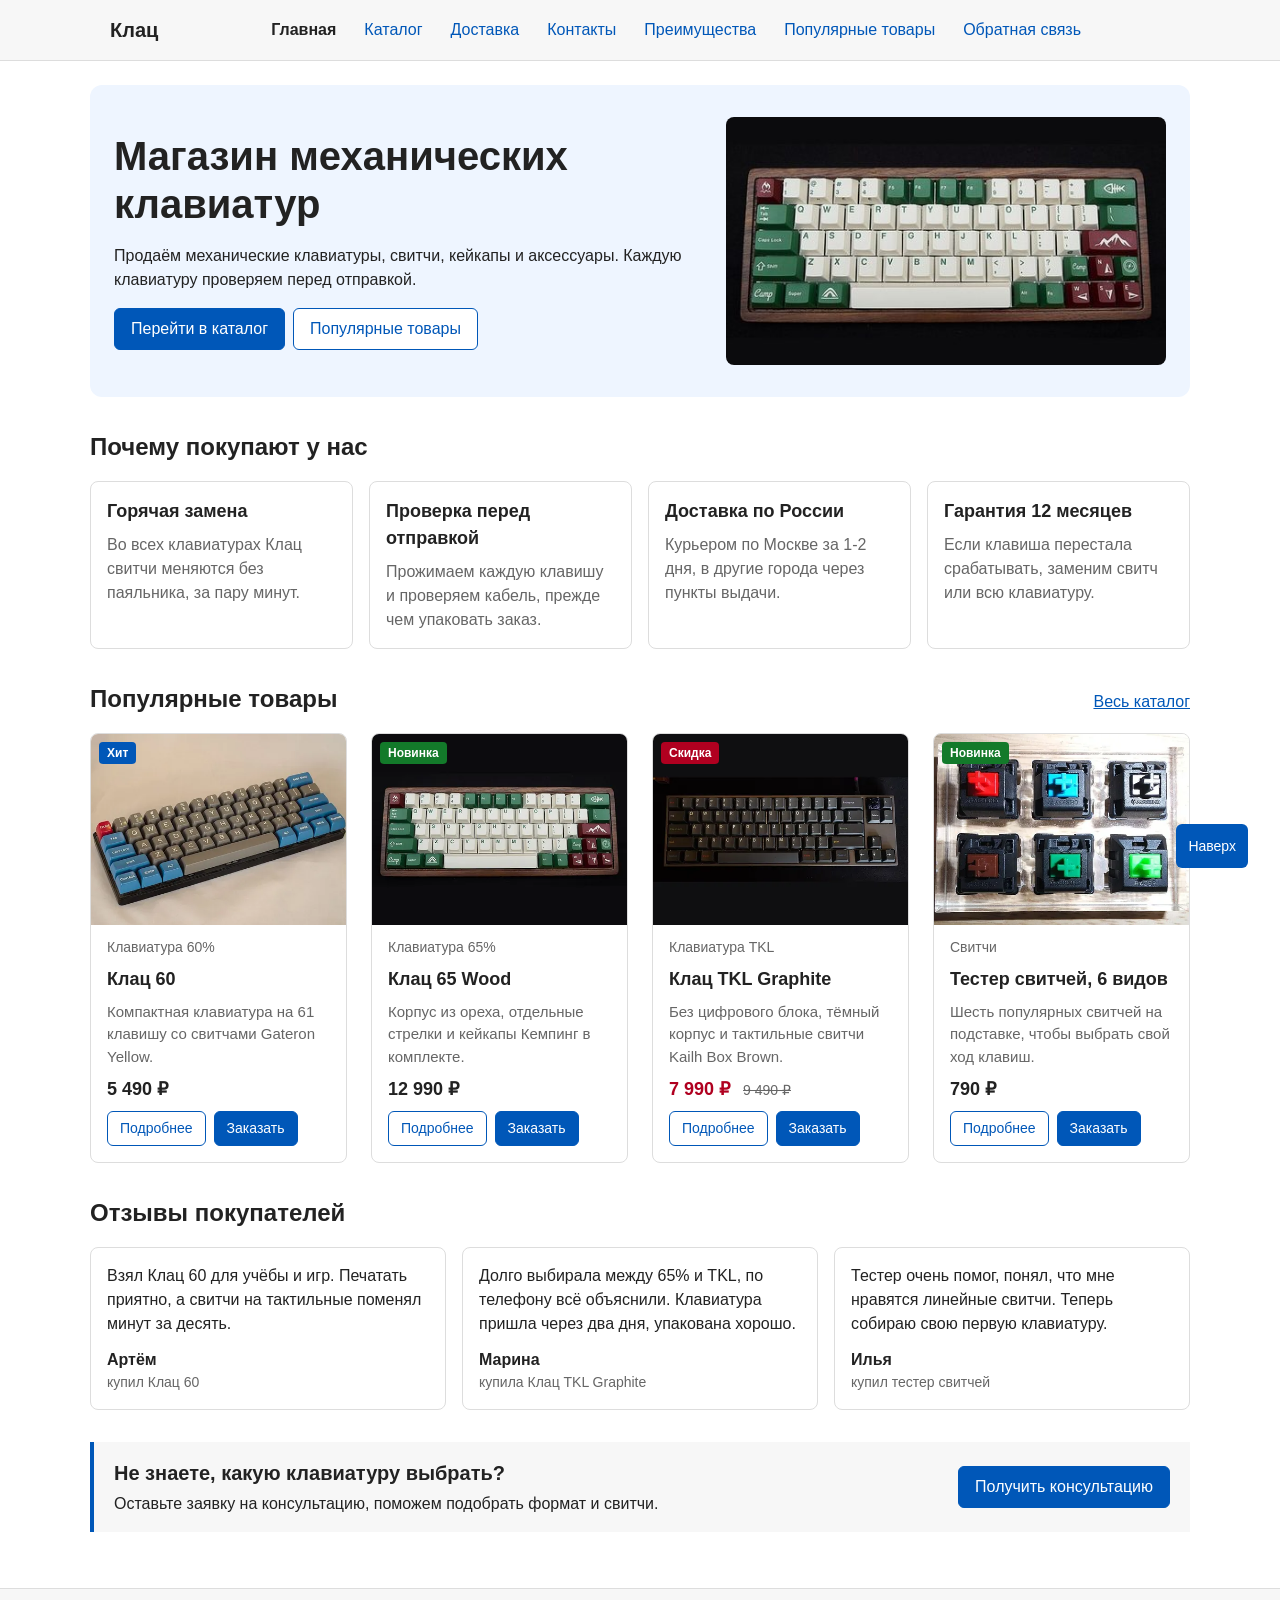
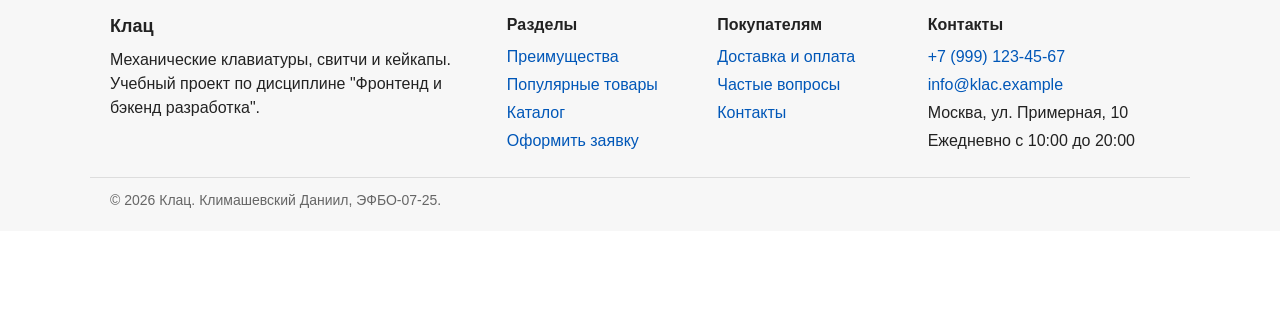
==== index.html @ bfafa5a9 "chore: init kr4 project, copy files from kr3" ====
<!DOCTYPE html>
<html lang="ru">
<head>
    <meta charset="UTF-8">
    <meta name="viewport" content="width=device-width, initial-scale=1.0">
    <meta name="description" content="Клац - учебный интернет-магазин механических клавиатур, свитчей и кейкапов.">
    <title>Клац | Магазин механических клавиатур</title>
    <meta property="og:type" content="website">
    <meta property="og:title" content="Клац | Магазин механических клавиатур">
    <meta property="og:description" content="Клац - учебный интернет-магазин механических клавиатур, свитчей и кейкапов.">
    <meta property="og:image" content="https://svpeditor.github.io/kr4-js-shop/images/klac-60.jpg">
    <link rel="stylesheet" href="css/style.css">
    <link rel="stylesheet" href="css/responsive.css">
    <script src="js/main.js" defer></script>
</head>
<body>
    <a class="skip-link" href="#main">Перейти к основному содержимому</a>

    <header class="site-header" id="top">
        <div class="site-header__inner">
            <a class="site-header__logo" href="index.html">Клац</a>

            <button class="site-header__toggle" type="button" aria-expanded="false" aria-controls="site-nav"><span aria-hidden="true">&#9776;</span> Меню</button>

            <nav class="site-nav" id="site-nav" aria-label="Основная навигация">
                <ul class="site-nav__list">
                    <li class="site-nav__item"><a class="site-nav__link site-nav__link--active" href="index.html" aria-current="page">Главная</a></li>
                    <li class="site-nav__item"><a class="site-nav__link" href="catalog.html">Каталог</a></li>
                    <li class="site-nav__item"><a class="site-nav__link" href="delivery.html">Доставка</a></li>
                    <li class="site-nav__item"><a class="site-nav__link" href="contacts.html">Контакты</a></li>
                    <li class="site-nav__item"><a class="site-nav__link" href="index.html#advantages">Преимущества</a></li>
                    <li class="site-nav__item"><a class="site-nav__link" href="index.html#popular">Популярные товары</a></li>
                    <li class="site-nav__item"><a class="site-nav__link" href="index.html#contacts">Обратная связь</a></li>
                </ul>
            </nav>
        </div>
    </header>

    <main id="main" class="main" tabindex="-1">
        <section class="hero">
            <div class="hero__content">
                <h1 class="hero__title">Магазин механических клавиатур</h1>
                <p class="hero__text">
                    Продаём механические клавиатуры, свитчи, кейкапы и аксессуары.
                    Каждую клавиатуру проверяем перед отправкой.
                </p>
                <div class="hero__actions">
                    <a class="button button--primary" href="catalog.html">Перейти в каталог</a>
                    <a class="button button--secondary" href="#popular">Популярные товары</a>
                </div>
            </div>

            <!--
                picture: на компьютере (от 900px) показывается фото 4:3,
                на телефоне и планшете - широкий кадр 16:9 того же фото.
                Для узкого кадра есть два размера, браузер выбирает по srcset и sizes.
            -->
            <picture class="hero__picture">
                <source media="(min-width: 900px)" srcset="images/hero-desktop.jpg" width="800" height="600">
                <img
                    class="hero__image"
                    src="images/hero-mobile.jpg"
                    srcset="images/hero-mobile-480.jpg 480w, images/hero-mobile.jpg 800w"
                    sizes="(min-width: 768px) 720px, 100vw"
                    width="800"
                    height="450"
                    alt="Клавиатура Клац 65 Wood в деревянном корпусе с зелёными и бордовыми кейкапами"
                >
            </picture>
        </section>

        <section class="section" id="advantages">
            <div class="section__header">
                <h2 class="section__title">Почему покупают у нас</h2>
            </div>

            <ul class="advantages">
                <li class="advantages__item">
                    <h3 class="advantages__title">Горячая замена</h3>
                    <p class="advantages__text">Во всех клавиатурах Клац свитчи меняются без паяльника, за пару минут.</p>
                </li>
                <li class="advantages__item">
                    <h3 class="advantages__title">Проверка перед отправкой</h3>
                    <p class="advantages__text">Прожимаем каждую клавишу и проверяем кабель, прежде чем упаковать заказ.</p>
                </li>
                <li class="advantages__item">
                    <h3 class="advantages__title">Доставка по России</h3>
                    <p class="advantages__text">Курьером по Москве за 1-2 дня, в другие города через пункты выдачи.</p>
                </li>
                <li class="advantages__item">
                    <h3 class="advantages__title">Гарантия 12 месяцев</h3>
                    <p class="advantages__text">Если клавиша перестала срабатывать, заменим свитч или всю клавиатуру.</p>
                </li>
            </ul>
        </section>

        <section class="section" id="popular">
            <div class="section__header">
                <h2 class="section__title">Популярные товары</h2>
                <a class="section__link" href="catalog.html">Весь каталог</a>
            </div>

            <p class="success-message" id="success-message" hidden>
                Заявка отправлена! Мы перезвоним в течение 15 минут в рабочее время.
            </p>

            <div class="products-grid products-grid--wide">
                <article class="product-card">
                    <span class="badge badge--hit product-card__badge">Хит</span>
                    <picture class="product-card__picture">
                        <source type="image/webp" srcset="images/klac-60-480.webp 480w, images/klac-60.webp 800w" sizes="(min-width: 1024px) 260px, (min-width: 600px) 50vw, 100vw">
                        <img class="product-card__image" src="images/klac-60.jpg" srcset="images/klac-60-480.jpg 480w, images/klac-60.jpg 800w" sizes="(min-width: 1024px) 260px, (min-width: 600px) 50vw, 100vw" width="800" height="600" alt="Клавиатура Клац 60 с серыми и синими кейкапами">
                    </picture>
                    <div class="product-card__body">
                        <p class="product-card__category">Клавиатура 60%</p>
                        <h3 class="product-card__title"><a class="product-card__link" href="product.html">Клац 60</a></h3>
                        <p class="product-card__description">Компактная клавиатура на 61 клавишу со свитчами Gateron Yellow.</p>
                        <p class="product-card__price">5 490 ₽</p>
                        <div class="product-card__actions">
                            <a class="button button--secondary button--small" href="product.html">Подробнее</a>
                            <button class="button button--primary button--small product-card__button" type="button" data-product="Клац 60">Заказать</button>
                        </div>
                    </div>
                </article>

                <article class="product-card">
                    <span class="badge badge--new product-card__badge">Новинка</span>
                    <picture class="product-card__picture">
                        <source type="image/webp" srcset="images/klac-65-wood-480.webp 480w, images/klac-65-wood.webp 800w" sizes="(min-width: 1024px) 260px, (min-width: 600px) 50vw, 100vw">
                        <img class="product-card__image" src="images/klac-65-wood.jpg" srcset="images/klac-65-wood-480.jpg 480w, images/klac-65-wood.jpg 800w" sizes="(min-width: 1024px) 260px, (min-width: 600px) 50vw, 100vw" width="800" height="600" alt="Клавиатура Клац 65 Wood в деревянном корпусе">
                    </picture>
                    <div class="product-card__body">
                        <p class="product-card__category">Клавиатура 65%</p>
                        <h3 class="product-card__title"><a class="product-card__link" href="product.html">Клац 65 Wood</a></h3>
                        <p class="product-card__description">Корпус из ореха, отдельные стрелки и кейкапы Кемпинг в комплекте.</p>
                        <p class="product-card__price">12 990 ₽</p>
                        <div class="product-card__actions">
                            <a class="button button--secondary button--small" href="product.html">Подробнее</a>
                            <button class="button button--primary button--small product-card__button" type="button" data-product="Клац 65 Wood">Заказать</button>
                        </div>
                    </div>
                </article>

                <article class="product-card product-card--discount">
                    <span class="badge badge--sale product-card__badge">Скидка</span>
                    <picture class="product-card__picture">
                        <source type="image/webp" srcset="images/klac-tkl-graphite-480.webp 480w, images/klac-tkl-graphite.webp 800w" sizes="(min-width: 1024px) 260px, (min-width: 600px) 50vw, 100vw">
                        <img class="product-card__image" src="images/klac-tkl-graphite.jpg" srcset="images/klac-tkl-graphite-480.jpg 480w, images/klac-tkl-graphite.jpg 800w" sizes="(min-width: 1024px) 260px, (min-width: 600px) 50vw, 100vw" width="800" height="600" alt="Тёмная клавиатура Клац TKL Graphite без цифрового блока">
                    </picture>
                    <div class="product-card__body">
                        <p class="product-card__category">Клавиатура TKL</p>
                        <h3 class="product-card__title"><a class="product-card__link" href="product.html">Клац TKL Graphite</a></h3>
                        <p class="product-card__description">Без цифрового блока, тёмный корпус и тактильные свитчи Kailh Box Brown.</p>
                        <p class="product-card__price">7 990 ₽ <s class="product-card__old-price">9 490 ₽</s></p>
                        <div class="product-card__actions">
                            <a class="button button--secondary button--small" href="product.html">Подробнее</a>
                            <button class="button button--primary button--small product-card__button" type="button" data-product="Клац TKL Graphite">Заказать</button>
                        </div>
                    </div>
                </article>

                <article class="product-card">
                    <span class="badge badge--new product-card__badge">Новинка</span>
                    <picture class="product-card__picture">
                        <source type="image/webp" srcset="images/switch-tester-480.webp 480w, images/switch-tester.webp 800w" sizes="(min-width: 1024px) 260px, (min-width: 600px) 50vw, 100vw">
                        <img class="product-card__image" src="images/switch-tester.jpg" srcset="images/switch-tester-480.jpg 480w, images/switch-tester.jpg 800w" sizes="(min-width: 1024px) 260px, (min-width: 600px) 50vw, 100vw" width="800" height="600" alt="Тестер с шестью свитчами разных цветов на прозрачной подставке">
                    </picture>
                    <div class="product-card__body">
                        <p class="product-card__category">Свитчи</p>
                        <h3 class="product-card__title"><a class="product-card__link" href="product.html">Тестер свитчей, 6 видов</a></h3>
                        <p class="product-card__description">Шесть популярных свитчей на подставке, чтобы выбрать свой ход клавиш.</p>
                        <p class="product-card__price">790 ₽</p>
                        <div class="product-card__actions">
                            <a class="button button--secondary button--small" href="product.html">Подробнее</a>
                            <button class="button button--primary button--small product-card__button" type="button" data-product="Тестер свитчей">Заказать</button>
                        </div>
                    </div>
                </article>
            </div>
        </section>

        <section class="section" id="reviews">
            <div class="section__header">
                <h2 class="section__title">Отзывы покупателей</h2>
            </div>

            <ul class="reviews">
                <li class="reviews__item">
                    <figure class="review">
                        <blockquote class="review__text">
                            Взял Клац 60 для учёбы и игр. Печатать приятно, а свитчи на тактильные поменял минут за десять.
                        </blockquote>
                        <figcaption class="review__author">
                            Артём
                            <span class="review__product">купил Клац 60</span>
                        </figcaption>
                    </figure>
                </li>
                <li class="reviews__item">
                    <figure class="review">
                        <blockquote class="review__text">
                            Долго выбирала между 65% и TKL, по телефону всё объяснили. Клавиатура пришла через два дня, упакована хорошо.
                        </blockquote>
                        <figcaption class="review__author">
                            Марина
                            <span class="review__product">купила Клац TKL Graphite</span>
                        </figcaption>
                    </figure>
                </li>
                <li class="reviews__item">
                    <figure class="review">
                        <blockquote class="review__text">
                            Тестер очень помог, понял, что мне нравятся линейные свитчи. Теперь собираю свою первую клавиатуру.
                        </blockquote>
                        <figcaption class="review__author">
                            Илья
                            <span class="review__product">купил тестер свитчей</span>
                        </figcaption>
                    </figure>
                </li>
            </ul>
        </section>

        <aside class="promo">
            <div class="promo__content">
                <h2 class="promo__title">Не знаете, какую клавиатуру выбрать?</h2>
                <p class="promo__text">Оставьте заявку на консультацию, поможем подобрать формат и свитчи.</p>
            </div>
            <a class="button button--primary promo__button" href="order.html?product=consultation">Получить консультацию</a>
        </aside>
    </main>

    <footer class="site-footer" id="contacts">
        <div class="site-footer__inner">
            <div class="site-footer__column">
                <a class="site-footer__logo" href="index.html">Клац</a>
                <p class="site-footer__text">Механические клавиатуры, свитчи и кейкапы. Учебный проект по дисциплине "Фронтенд и бэкенд разработка".</p>
            </div>

            <nav class="site-footer__column" aria-label="Разделы сайта">
                <h2 class="site-footer__title">Разделы</h2>
                <ul class="site-footer__list">
                    <li><a class="site-footer__link" href="index.html#advantages">Преимущества</a></li>
                    <li><a class="site-footer__link" href="index.html#popular">Популярные товары</a></li>
                    <li><a class="site-footer__link" href="catalog.html">Каталог</a></li>
                    <li><a class="site-footer__link" href="order.html">Оформить заявку</a></li>
                </ul>
            </nav>

            <nav class="site-footer__column" aria-label="Покупателям">
                <h2 class="site-footer__title">Покупателям</h2>
                <ul class="site-footer__list">
                    <li><a class="site-footer__link" href="delivery.html">Доставка и оплата</a></li>
                    <li><a class="site-footer__link" href="contacts.html#faq">Частые вопросы</a></li>
                    <li><a class="site-footer__link" href="contacts.html">Контакты</a></li>
                </ul>
            </nav>

            <div class="site-footer__column">
                <h2 class="site-footer__title">Контакты</h2>
                <ul class="site-footer__list">
                    <li><a class="site-footer__link" href="tel:+79991234567">+7 (999) 123-45-67</a></li>
                    <li><a class="site-footer__link" href="mailto:info@klac.example">info@klac.example</a></li>
                    <li>Москва, ул. Примерная, 10</li>
                    <li>Ежедневно с 10:00 до 20:00</li>
                </ul>
            </div>
        </div>

        <p class="site-footer__copy">&copy; 2026 Клац. Климашевский Даниил, ЭФБО-07-25.</p>
    </footer>

    <dialog class="order-dialog" id="order-dialog" aria-labelledby="order-dialog-title">
        <h2 class="order-dialog__title" id="order-dialog-title">Быстрый заказ</h2>
        <p class="order-dialog__text">
            Товар: <span class="order-dialog__product" id="order-dialog-product"></span>.
            Оставьте контакты, и мы перезвоним, чтобы уточнить детали.
        </p>

        <form class="order-form" id="order-form" action="#" method="post" novalidate>
            <input id="selected-product" name="selected-product" type="hidden">

            <p class="order-form__note">Поля со звёздочкой * обязательны для заполнения.</p>

            <div class="order-form__field">
                <label class="order-form__label" for="order-name">Имя <span class="order-form__required" aria-hidden="true">*</span></label>
                <input
                    class="order-form__input"
                    id="order-name"
                    name="name"
                    type="text"
                    placeholder="Введите ваше имя"
                    minlength="2"
                    autocomplete="given-name"
                    required
                >
            </div>

            <div class="order-form__field">
                <label class="order-form__label" for="order-email">E-mail <span class="order-form__required" aria-hidden="true">*</span></label>
                <input
                    class="order-form__input"
                    id="order-email"
                    name="email"
                    type="email"
                    placeholder="example@mail.ru"
                    autocomplete="email"
                    required
                >
            </div>

            <div class="order-form__field">
                <label class="order-form__label" for="order-phone">Телефон <span class="order-form__required" aria-hidden="true">*</span></label>
                <input
                    class="order-form__input"
                    id="order-phone"
                    name="phone"
                    type="tel"
                    inputmode="tel"
                    placeholder="+7 (900) 000-00-00"
                    pattern="^\+7 \(\d{3}\) \d{3}-\d{2}-\d{2}$"
                    autocomplete="tel"
                    aria-describedby="order-phone-hint"
                    required
                >
                <small class="order-form__hint" id="order-phone-hint">Формат: +7 (900) 000-00-00</small>
            </div>

            <div class="order-form__field">
                <label class="order-form__label" for="order-date">Удобная дата звонка</label>
                <input
                    class="order-form__input"
                    id="order-date"
                    name="date"
                    type="date"
                >
            </div>

            <div class="order-form__field">
                <label class="order-form__label" for="order-topic">Тема заявки <span class="order-form__required" aria-hidden="true">*</span></label>
                <select class="order-form__select" id="order-topic" name="topic" required>
                    <option value="">Выберите тему</option>
                    <option value="product">Заказ товара</option>
                    <option value="consultation">Консультация</option>
                    <option value="delivery">Доставка</option>
                </select>
            </div>

            <div class="order-form__field">
                <label class="order-form__label" for="order-comment">Комментарий</label>
                <textarea
                    class="order-form__textarea"
                    id="order-comment"
                    name="comment"
                    rows="3"
                    placeholder="Например, какие свитчи вам нравятся"
                ></textarea>
            </div>

            <div class="order-form__field">
                <label class="order-form__checkbox">
                    <input
                        id="order-agreement"
                        name="agreement"
                        type="checkbox"
                        required
                    >
                    Я согласен на обработку персональных данных <span class="order-form__required" aria-hidden="true">*</span>
                </label>
            </div>

            <div class="order-form__actions">
                <button class="button button--secondary" type="button" id="close-order-dialog">Закрыть</button>
                <button class="button button--primary" type="submit">Отправить заявку</button>
            </div>
        </form>
    </dialog>

    <a class="to-top" href="#top">Наверх</a>
</body>
</html>
---- css/style.css ----
/* ===============================
1. Переменные проекта
=============================== */

:root {
    /* Основные цвета проекта */
    --color-bg: #ffffff;
    --color-text: #222222;
    --color-muted: #666666;
    --color-primary: #0057b8;
    --color-primary-dark: #003f86;
    --color-border: #dddddd;
    --color-surface: #f7f7f7;
    --color-surface-accent: #eef5ff;
    --color-danger: #b00020;
    /* Было #168a2f: белый текст на нём 4.46:1, Lighthouse считал это ошибкой.
       #137a2a даёт 5.46:1 (нужно не меньше 4.5:1). */
    --color-success: #137a2a;
    --color-success-bg: #eefaf0;
    --color-white: #ffffff;

    /* Отступы */
    --space-xs: 4px;
    --space-sm: 8px;
    --space-md: 16px;
    --space-lg: 24px;
    --space-xl: 32px;

    /* Скругления */
    --radius-sm: 6px;
    --radius-md: 8px;
    --radius-lg: 12px;

    /* Размеры */
    --container-width: 1100px;
    --header-height: 64px;
}

/* ===============================
2. Базовые стили
Все стили в этом файле написаны для узкого экрана (Mobile First).
Для планшета и компьютера раскладка расширяется в css/responsive.css.
box-sizing и правило для картинок тоже перенесены в responsive.css.
=============================== */

/*
Плавная прокрутка к якорям. При переходе оставляем место
под закреплённую шапку, иначе заголовок раздела прячется под ней.
*/
html {
    scroll-behavior: smooth;
    scroll-padding-top: calc(var(--header-height) + var(--space-md));
}

body {
    margin: 0;
    font-family: Arial, sans-serif;
    line-height: 1.5;
    color: var(--color-text);
    background-color: var(--color-bg);
}

main {
    padding: var(--space-md);
}

/* ===============================
3. Общие элементы интерфейса
=============================== */

a {
    color: var(--color-primary);
}

a:hover {
    color: var(--color-primary-dark);
}

/*
Видимый фокус при переходе клавишей Tab на всех интерактивных
элементах: ссылки, кнопки, поля, раскрывающиеся вопросы, обёртка таблицы.
Рамка 3px с отступом заметна и на синих кнопках.
*/
:focus-visible {
    outline: 3px solid var(--color-primary);
    outline-offset: 3px;
}

/*
Ссылка пропуска к основному содержимому. Спрятана за верхним краем
экрана и появляется только при фокусе с клавиатуры.
display: none не используем, иначе до неё нельзя дойти клавишей Tab.
*/
.skip-link {
    position: absolute;
    top: -100px;
    left: var(--space-md);
    z-index: 1000;
    padding: var(--space-sm) 12px;
    color: var(--color-white);
    background-color: var(--color-text);
    border-radius: var(--radius-sm);
    text-decoration: none;
}

.skip-link:focus,
.skip-link:focus-visible {
    top: var(--space-md);
    color: var(--color-white);
}

/*
На main переходит фокус после ссылки пропуска (tabindex="-1").
Рамку вокруг всего содержимого страницы не рисуем.
*/
.main:focus,
.main:target {
    outline: none;
}

/*
Подсветка раздела, к которому перешли по якорной ссылке.
*/
:target {
    outline: 2px dashed var(--color-primary);
    outline-offset: 4px;
}

/*
На шапку ведёт кнопка "Наверх". Рамку у неё не показываем,
иначе при прокрутке под шапкой остаётся пунктир.
*/
.site-header:target {
    outline: none;
}

/*
Кнопка - отдельный блок. Цвет задаёт модификатор:
button--primary (основная) или button--secondary (второстепенная).
*/
.button {
    display: inline-block;
    padding: var(--space-sm) var(--space-md);
    font: inherit;
    text-decoration: none;
    border: 1px solid var(--color-primary);
    border-radius: var(--radius-sm);
    cursor: pointer;
}

.button--primary {
    color: var(--color-white);
    background-color: var(--color-primary);
}

/*
Цвет текста указан ещё раз, иначе у ссылки-кнопки срабатывает a:hover
и текст становится того же цвета, что и фон.
*/
.button--primary:hover {
    color: var(--color-white);
    background-color: var(--color-primary-dark);
}

.button--secondary {
    color: var(--color-primary);
    background-color: var(--color-white);
}

.button--secondary:hover {
    color: var(--color-primary-dark);
    background-color: var(--color-surface-accent);
}

.button--small {
    padding: 6px 12px;
    font-size: 14px;
}

.button:disabled,
.button--disabled {
    opacity: 0.6;
    cursor: not-allowed;
}

/*
У отключённой кнопки цвет при наведении не меняется.
*/
.button--primary:disabled:hover {
    background-color: var(--color-primary);
}

/*
Бейдж товара: "Хит", "Новинка", "Скидка".
*/
.badge {
    display: inline-block;
    padding: 2px 8px;
    font-size: 12px;
    font-weight: bold;
    color: var(--color-white);
    background-color: var(--color-primary);
    border-radius: 4px;
}

.badge--new {
    background-color: var(--color-success);
}

.badge--sale {
    background-color: var(--color-danger);
}

/* ===============================
4. Шапка и навигация
=============================== */

/*
Шапка прилипает к верху окна при прокрутке (sticky).
z-index нужен, чтобы карточки не наезжали на неё.
*/
.site-header {
    position: sticky;
    top: 0;
    z-index: 100;
    background-color: var(--color-surface);
    border-bottom: 1px solid var(--color-border);
}

/*
На телефоне в шапке логотип слева и кнопка "Меню" справа.
flex-wrap нужен, чтобы открытое меню переносилось на новую строку под ними.
*/
.site-header__inner {
    display: flex;
    flex-wrap: wrap;
    align-items: center;
    justify-content: space-between;
    gap: var(--space-sm);
    max-width: var(--container-width);
    margin: 0 auto;
    padding: var(--space-sm) var(--space-md);
}

.site-header__logo {
    flex-shrink: 0;
    font-size: 20px;
    font-weight: bold;
    color: var(--color-text);
    text-decoration: none;
}

.site-header__logo:hover {
    color: var(--color-text);
}

/*
Кнопка "Меню" нужна только на узком экране,
с 1024px она скрывается (см. responsive.css).
*/
.site-header__toggle {
    min-height: 44px;
    padding: var(--space-sm) var(--space-md);
    font: inherit;
    color: var(--color-primary);
    background-color: var(--color-white);
    border: 1px solid var(--color-primary);
    border-radius: var(--radius-sm);
    cursor: pointer;
}

.site-header__toggle:hover {
    background-color: var(--color-surface-accent);
}

/*
Меню скрыто, пока не нажата кнопка "Меню".
Класс site-nav--open добавляется в js/main.js.
flex-basis: 100% ставит открытое меню на всю ширину шапки.
*/
.site-nav {
    display: none;
    flex-basis: 100%;
}

.site-nav--open {
    display: block;
}

/*
На телефоне пункты меню идут в колонку.
*/
.site-nav__list {
    display: flex;
    flex-direction: column;
    gap: var(--space-xs);
    margin: 0;
    padding: 0 0 var(--space-sm);
    list-style: none;
}

/*
display: block делает весь пункт кликабельным,
padding увеличивает область нажатия пальцем.
*/
.site-nav__link {
    display: block;
    padding: 12px var(--space-md);
    color: var(--color-primary);
    text-decoration: none;
    border-radius: var(--radius-sm);
}

.site-nav__link:hover {
    color: var(--color-white);
    background-color: var(--color-primary);
}

.site-nav__link--active {
    font-weight: bold;
    color: var(--color-text);
}

/* ===============================
5. Блоки главной страницы
=============================== */

/*
Приветственный блок. На телефоне текст и фото идут друг под другом,
с 900px встают в две колонки (см. responsive.css).
*/
.hero {
    display: grid;
    gap: var(--space-lg);
    align-items: center;
    max-width: var(--container-width);
    margin: 0 auto var(--space-xl);
    padding: var(--space-lg) var(--space-md);
    background-color: var(--color-surface-accent);
    border-radius: var(--radius-lg);
}

/*
clamp() задаёт размер заголовка: не меньше 28px на телефоне,
дальше растёт вместе с шириной экрана, но не больше 40px.
*/
.hero__title {
    margin: 0 0 var(--space-md);
    font-size: clamp(28px, 7vw, 40px);
    line-height: 1.2;
}

.hero__text {
    margin: 0 0 var(--space-md);
}

.hero__actions {
    display: flex;
    flex-wrap: wrap;
    gap: var(--space-sm);
}

.hero__picture {
    display: block;
}

.hero__image {
    display: block;
    width: 100%;
    height: auto;
    border-radius: var(--radius-md);
}

/*
Общий блок для разделов страниц.
*/
.section {
    max-width: var(--container-width);
    margin: 0 auto var(--space-xl);
}

/*
flex-wrap: если заголовок длинный, ссылка "Весь каталог"
переносится под него, а не сжимает заголовок.
*/
.section__header {
    display: flex;
    flex-wrap: wrap;
    align-items: baseline;
    justify-content: space-between;
    gap: var(--space-sm) var(--space-md);
    margin-bottom: var(--space-md);
}

.section__title {
    margin: 0;
}

/*
Преимущества через Grid. На телефоне одна колонка,
на планшете две, на компьютере четыре.
*/
.advantages {
    display: grid;
    grid-template-columns: minmax(0, 1fr);
    gap: var(--space-md);
    margin: 0;
    padding: 0;
    list-style: none;
}

.advantages__item {
    padding: var(--space-md);
    border: 1px solid var(--color-border);
    border-radius: var(--radius-md);
}

.advantages__title {
    margin: 0 0 var(--space-sm);
    font-size: 18px;
}

.advantages__text {
    margin: 0;
    color: var(--color-muted);
}

.reviews {
    display: grid;
    grid-template-columns: minmax(0, 1fr);
    gap: var(--space-md);
    margin: 0;
    padding: 0;
    list-style: none;
}

.review {
    display: flex;
    flex-direction: column;
    gap: 12px;
    height: 100%;
    margin: 0;
    padding: var(--space-md);
    border: 1px solid var(--color-border);
    border-radius: var(--radius-md);
}

.review__text {
    flex-grow: 1;
    margin: 0;
}

.review__author {
    font-weight: bold;
}

.review__product {
    display: block;
    font-size: 14px;
    font-weight: normal;
    color: var(--color-muted);
}

/*
Дополнительный блок с призывом оставить заявку.
На телефоне кнопка стоит под текстом.
*/
.promo {
    display: flex;
    flex-direction: column;
    align-items: flex-start;
    gap: var(--space-md);
    max-width: var(--container-width);
    margin: 0 auto var(--space-xl);
    padding: var(--space-md) 20px;
    background-color: var(--color-surface);
    border-left: 4px solid var(--color-primary);
}

.promo__title {
    margin: 0 0 var(--space-xs);
    font-size: 20px;
}

.promo__text {
    margin: 0;
}

.promo__button {
    flex-shrink: 0;
}

.success-message {
    margin: 0 0 var(--space-md);
    padding: var(--space-md);
    background-color: var(--color-success-bg);
    border-left: 4px solid var(--color-success);
}

/* ===============================
6. Карточки товаров
=============================== */

/*
Сетка карточек через Grid. На телефоне карточки идут
в одну колонку, количество колонок растёт в responsive.css.
minmax(0, 1fr) не даёт длинному тексту растянуть колонку.
*/
.products-grid {
    display: grid;
    grid-template-columns: minmax(0, 1fr);
    gap: var(--space-lg);
}

/*
position: relative нужен, чтобы бейдж ставился
в угол именно этой карточки.
*/
.product-card {
    position: relative;
    display: flex;
    flex-direction: column;
    min-width: 0;
    overflow: hidden;
    background-color: var(--color-bg);
    border: 1px solid var(--color-border);
    border-radius: var(--radius-md);
}

.product-card:hover {
    border-color: var(--color-primary);
}

.product-card__badge {
    position: absolute;
    top: var(--space-sm);
    left: var(--space-sm);
    z-index: 1;
}

/*
picture по умолчанию строчный элемент, делаем его блоком,
чтобы под картинкой не было лишнего отступа.
*/
.product-card__picture {
    display: block;
}

/*
aspect-ratio держит пропорции 4:3, object-fit: cover
заполняет блок без искажения фото.
*/
.product-card__image {
    display: block;
    width: 100%;
    height: auto;
    aspect-ratio: 4 / 3;
    object-fit: cover;
}

.product-card__body {
    display: flex;
    flex-grow: 1;
    flex-direction: column;
    gap: var(--space-sm);
    padding: 12px var(--space-md) var(--space-md);
}

.product-card__category {
    margin: 0;
    font-size: 14px;
    color: var(--color-muted);
}

/*
overflow-wrap: anywhere переносит длинные слова,
чтобы они не ломали карточку на узком экране.
*/
.product-card__title {
    margin: 0;
    font-size: 18px;
    overflow-wrap: anywhere;
}

.product-card__link {
    color: var(--color-text);
    text-decoration: none;
}

.product-card__link:hover {
    color: var(--color-primary);
    text-decoration: underline;
}

.product-card__description {
    flex-grow: 1;
    margin: 0;
    font-size: 15px;
    color: var(--color-muted);
    overflow-wrap: anywhere;
}

.product-card__price {
    margin: 0;
    font-size: 18px;
    font-weight: bold;
}

.product-card__old-price {
    margin-left: var(--space-sm);
    font-size: 14px;
    font-weight: normal;
    color: var(--color-muted);
}

.product-card__actions {
    display: flex;
    flex-wrap: wrap;
    gap: var(--space-sm);
}

/*
Модификаторы карточки: товар со скидкой и товар, которого нет в наличии.
*/
.product-card--discount .product-card__price {
    color: var(--color-danger);
}

.product-card--unavailable .product-card__image {
    opacity: 0.5;
}

/* ===============================
7. Подвал и кнопка "Наверх"
=============================== */

.site-footer {
    background-color: var(--color-surface);
    border-top: 1px solid var(--color-border);
}

/*
На телефоне колонки подвала идут друг под другом.
*/
.site-footer__inner {
    display: grid;
    grid-template-columns: minmax(0, 1fr);
    gap: var(--space-lg);
    max-width: var(--container-width);
    margin: 0 auto;
    padding: var(--space-lg) var(--space-md);
}

.site-footer__logo {
    font-size: 18px;
    font-weight: bold;
    color: var(--color-text);
    text-decoration: none;
}

.site-footer__logo:hover {
    color: var(--color-text);
}

.site-footer__text {
    margin: var(--space-sm) 0 0;
}

.site-footer__title {
    margin: 0 0 var(--space-sm);
    font-size: 16px;
}

.site-footer__list {
    display: flex;
    flex-direction: column;
    gap: var(--space-xs);
    margin: 0;
    padding: 0;
    list-style: none;
}

.site-footer__link {
    text-decoration: none;
}

.site-footer__link:hover {
    text-decoration: underline;
}

/*
Нижний отступ больше, чтобы кнопка "Наверх"
не закрывала последнюю строку подвала.
*/
.site-footer__copy {
    max-width: var(--container-width);
    margin: 0 auto;
    padding: 12px var(--space-md) 72px;
    font-size: 14px;
    color: var(--color-muted);
    border-top: 1px solid var(--color-border);
}

/*
Кнопка "Наверх" закреплена в правом нижнем углу окна.
На телефоне отступ от края меньше, высота 44px удобна для нажатия.
*/
.to-top {
    position: fixed;
    right: var(--space-md);
    bottom: var(--space-md);
    z-index: 50;
    display: flex;
    align-items: center;
    min-height: 44px;
    padding: var(--space-sm) 12px;
    font-size: 14px;
    color: var(--color-white);
    text-decoration: none;
    background-color: var(--color-primary);
    border-radius: var(--radius-sm);
}

.to-top:hover {
    color: var(--color-white);
    background-color: var(--color-primary-dark);
}

/* ===============================
8. Форма заявки и модальное окно
=============================== */

/*
Ширина окна не больше экрана минус 32px, а если форма
не помещается по высоте, она прокручивается внутри окна.
*/
.order-dialog {
    width: min(100% - 32px, 560px);
    max-height: calc(100vh - 32px);
    overflow: auto;
    padding: var(--space-lg);
    border: none;
    border-radius: var(--radius-lg);
}

.order-dialog::backdrop {
    background-color: rgba(0, 0, 0, 0.5);
}

.order-dialog__title {
    margin: 0 0 var(--space-sm);
}

.order-dialog__text {
    margin: 0 0 var(--space-md);
    color: var(--color-muted);
}

.order-dialog__product {
    font-weight: bold;
    color: var(--color-text);
}

.order-form {
    accent-color: var(--color-primary);
}

.order-form__field {
    margin-bottom: var(--space-md);
}

.order-form__label {
    display: block;
    margin-bottom: var(--space-xs);
}

/*
Звёздочка у обязательных полей. Для программ чтения с экрана она скрыта
(aria-hidden), обязательность они берут из атрибута required.
*/
.order-form__required {
    color: var(--color-danger);
}

.order-form__note {
    margin: 0 0 var(--space-md);
    font-size: 14px;
    color: var(--color-muted);
}

/*
min-height: 44px - поле удобно нажимать пальцем на телефоне.
*/
.order-form__input,
.order-form__select,
.order-form__textarea {
    width: 100%;
    min-height: 44px;
    padding: 10px 12px;
    font: inherit;
    border: 1px solid var(--color-border);
    border-radius: var(--radius-sm);
}

.order-form__textarea {
    min-height: 120px;
    resize: vertical;
}

.order-form__input:hover,
.order-form__select:hover,
.order-form__textarea:hover {
    border-color: var(--color-primary);
}

/*
Подсветка ошибочных полей, aria-invalid добавляется в js/main.js.
*/
.order-form__input[aria-invalid="true"],
.order-form__select[aria-invalid="true"],
.order-form__textarea[aria-invalid="true"] {
    border-color: var(--color-danger);
}

.order-form__hint {
    display: block;
    margin-top: var(--space-xs);
    font-size: 14px;
    color: var(--color-muted);
}

.order-form__checkbox {
    display: flex;
    align-items: flex-start;
    gap: var(--space-sm);
}

.order-form__actions {
    display: flex;
    flex-wrap: wrap;
    gap: 12px;
    margin-top: 20px;
}

.order-form__group {
    min-width: 0;
    margin: 0 0 20px;
    padding: 0;
    border: none;
}

.order-form__legend {
    margin-bottom: 12px;
    padding: 0;
    font-size: 18px;
    font-weight: bold;
}

/*
Строка из двух полей. На телефоне поля идут друг под другом,
с 768px встают рядом (см. responsive.css).
*/
.order-form__row {
    display: grid;
    grid-template-columns: minmax(0, 1fr);
    column-gap: var(--space-md);
}

.order-form__options {
    display: flex;
    flex-wrap: wrap;
    gap: var(--space-sm);
    min-width: 0;
    margin: 0 0 var(--space-md);
    padding: 0;
    border: none;
}

.order-form__option {
    display: flex;
    align-items: center;
    gap: 6px;
    min-height: 44px;
    padding: 6px 12px;
    border: 1px solid var(--color-border);
    border-radius: var(--radius-sm);
    cursor: pointer;
}

.order-form__option:hover {
    border-color: var(--color-primary);
}

/* ===============================
9. Внутренние страницы и каталог
=============================== */

.page-header {
    max-width: var(--container-width);
    margin: 0 auto var(--space-lg);
}

.page-header__title {
    margin: 0 0 var(--space-sm);
}

.page-header__text {
    margin: 0;
    color: var(--color-muted);
}

/*
Хлебные крошки: разделитель "/" добавляется через ::after,
текущая страница (breadcrumbs__current) не ссылка.
*/
.breadcrumbs {
    max-width: var(--container-width);
    margin: 0 auto 12px;
    font-size: 14px;
    color: var(--color-muted);
}

.breadcrumbs__list {
    display: flex;
    flex-wrap: wrap;
    gap: var(--space-sm);
    margin: 0;
    padding: 0;
    list-style: none;
}

.breadcrumbs__item:not(:last-child)::after {
    content: "/";
    margin-left: var(--space-sm);
}

.categories {
    max-width: var(--container-width);
    margin: 0 auto var(--space-lg);
}

.categories__list {
    display: flex;
    flex-wrap: wrap;
    gap: var(--space-sm);
    margin: 0;
    padding: 0;
    list-style: none;
}

.categories__link {
    display: inline-block;
    padding: var(--space-sm) 12px;
    text-decoration: none;
    border: 1px solid var(--color-border);
    border-radius: var(--radius-sm);
}

.categories__link:hover {
    background-color: var(--color-surface-accent);
    border-color: var(--color-primary);
}

.categories__count {
    color: var(--color-muted);
}

/*
Каталог через Grid. На телефоне одна колонка: сначала фильтры,
потом товары. С 1200px фильтры встают слева (см. responsive.css).
Имена областей заданы в grid-template-areas, блоки ставятся в них через grid-area.
*/
.catalog-layout {
    display: grid;
    grid-template-columns: minmax(0, 1fr);
    grid-template-areas:
        "filters"
        "products";
    gap: var(--space-lg);
    max-width: var(--container-width);
    margin: 0 auto;
}

.catalog-layout__filters {
    grid-area: filters;
}

.catalog-layout__products {
    grid-area: products;
    min-width: 0;
}

.catalog-layout__section {
    margin-bottom: var(--space-xl);
}

.catalog-layout__title {
    margin: 0 0 12px;
}

.catalog-filters {
    padding: var(--space-md);
    background-color: var(--color-surface);
    border: 1px solid var(--color-border);
    border-radius: var(--radius-md);
    accent-color: var(--color-primary);
}

/*
На телефоне фильтры свёрнуты, чтобы товары не уезжали вниз.
Кнопка "Показать фильтры" добавляет класс catalog-filters--open (js/main.js).
*/
.catalog-filters__toggle {
    width: 100%;
    min-height: 44px;
    padding: var(--space-sm) var(--space-md);
    font: inherit;
    color: var(--color-primary);
    background-color: var(--color-white);
    border: 1px solid var(--color-primary);
    border-radius: var(--radius-sm);
    cursor: pointer;
}

.catalog-filters__toggle:hover {
    background-color: var(--color-surface-accent);
}

/*
Форма фильтров на Grid, gap задаёт расстояние между группами полей.
*/
.catalog-filters__form {
    display: none;
    gap: var(--space-md);
}

.catalog-filters--open .catalog-filters__form {
    display: grid;
    margin-top: var(--space-md);
}

.catalog-filters__title {
    margin: 0;
    font-size: 18px;
}

.catalog-filters__group {
    min-width: 0;
    margin: 0;
    padding: var(--space-sm) 12px;
    border: 1px solid var(--color-border);
    border-radius: var(--radius-sm);
}

.catalog-filters__legend {
    padding: 0 var(--space-xs);
    font-weight: bold;
}

.catalog-filters__option {
    display: flex;
    align-items: center;
    gap: 6px;
    min-height: 32px;
    margin-bottom: var(--space-xs);
    cursor: pointer;
}

.catalog-filters__price {
    display: flex;
    align-items: center;
    gap: 6px;
}

.catalog-filters__price-label {
    color: var(--color-muted);
}

.catalog-filters__input {
    width: 100%;
    min-width: 0;
    min-height: 40px;
    padding: 6px;
    font: inherit;
    border: 1px solid var(--color-border);
    border-radius: var(--radius-sm);
}

.catalog-filters__input:hover {
    border-color: var(--color-primary);
}

.catalog-filters__actions {
    display: flex;
    flex-wrap: wrap;
    gap: var(--space-sm);
}

/* ===============================
10. Страница товара и таблицы
=============================== */

/*
Карточка товара. На телефоне фото над описанием,
с 768px фото слева, описание справа.
*/
.product {
    display: grid;
    grid-template-columns: minmax(0, 1fr);
    align-items: start;
    gap: var(--space-lg);
    max-width: var(--container-width);
    margin: 0 auto var(--space-xl);
}

.product__picture {
    display: block;
}

.product__image {
    display: block;
    width: 100%;
    height: auto;
    border-radius: var(--radius-md);
}

.product__thumbs {
    display: grid;
    grid-template-columns: repeat(3, minmax(0, 1fr));
    gap: var(--space-sm);
    margin: var(--space-sm) 0 0;
    padding: 0;
    list-style: none;
}

.product__thumb {
    display: block;
    width: 100%;
    height: auto;
    border-radius: var(--radius-sm);
}

.product__category {
    margin: 12px 0 var(--space-xs);
    color: var(--color-muted);
}

.product__title {
    margin: 0 0 12px;
}

.product__price {
    margin: 0 0 var(--space-xs);
    font-size: 26px;
    font-weight: bold;
}

.product__stock {
    margin: 0 0 12px;
    color: var(--color-success);
}

.product__text {
    margin: 0 0 12px;
}

.product__features {
    margin: 0 0 var(--space-md);
    padding-left: 20px;
}

.product__actions {
    display: flex;
    flex-wrap: wrap;
    gap: var(--space-sm);
}

/*
Ссылки на разделы страницы товара.
*/
.product-nav {
    display: flex;
    flex-wrap: wrap;
    gap: var(--space-sm) var(--space-md);
    max-width: var(--container-width);
    margin: 0 auto var(--space-lg);
    padding-bottom: var(--space-sm);
    border-bottom: 1px solid var(--color-border);
}

/*
Таблицы и блок доставки. На телефоне друг под другом,
с 1024px блок доставки справа.
*/
.product-details {
    display: grid;
    grid-template-columns: minmax(0, 1fr);
    align-items: start;
    gap: var(--space-lg);
    max-width: var(--container-width);
    margin: 0 auto;
}

.info-box {
    padding: var(--space-md) 20px;
    background-color: var(--color-surface);
    border-left: 4px solid var(--color-primary);
}

.info-box__title {
    margin: 0 0 var(--space-sm);
    font-size: 18px;
}

.info-box__list {
    margin: 0 0 12px;
    padding-left: 20px;
}

.info-box__text {
    margin: 0;
}

/*
Обёртка для таблицы. Если таблица шире экрана, она прокручивается
внутри обёртки, а вся страница вбок не уезжает.
*/
.table-wrapper {
    width: 100%;
    overflow-x: auto;
    -webkit-overflow-scrolling: touch;
}

/*
Таблица характеристик, комплектаций и доставки.
*/
.info-table {
    width: 100%;
    border-collapse: collapse;
}

/*
Таблице доставки нужна минимальная ширина, иначе на телефоне
три столбца сжимаются до нечитаемых. Тогда она листается в обёртке.
*/
.info-table--wide {
    min-width: 520px;
}

.info-table__caption {
    margin-bottom: var(--space-sm);
    color: var(--color-muted);
    text-align: left;
}

.info-table__head {
    padding: 10px 12px;
    text-align: left;
    background-color: var(--color-surface-accent);
    border-bottom: 2px solid var(--color-primary);
}

.info-table__name,
.info-table__cell {
    padding: 10px 12px;
    text-align: left;
    vertical-align: top;
    border-bottom: 1px solid var(--color-border);
}

.info-table__name {
    width: 40%;
}

.info-table__row:hover {
    background-color: var(--color-surface);
}

/*
Таблица комплектаций на телефоне показывается карточками:
каждая строка становится отдельным блоком, а название столбца
берётся из атрибута data-label у ячейки.
С 600px это снова обычная таблица (см. responsive.css).
*/
.info-table--cards,
.info-table--cards tbody,
.info-table--cards .info-table__caption,
.info-table--cards .info-table__row,
.info-table--cards .info-table__name,
.info-table--cards .info-table__cell {
    display: block;
    width: 100%;
}

/*
Строку заголовков прячем только визуально,
программа чтения с экрана её всё равно прочитает.
*/
.info-table--cards thead {
    position: absolute;
    width: 1px;
    height: 1px;
    overflow: hidden;
    clip: rect(0 0 0 0);
    white-space: nowrap;
}

.info-table--cards .info-table__row {
    margin-bottom: 12px;
    border: 1px solid var(--color-border);
    border-radius: var(--radius-md);
}

.info-table--cards .info-table__name {
    background-color: var(--color-surface-accent);
}

.info-table--cards .info-table__cell {
    display: flex;
    justify-content: space-between;
    gap: var(--space-md);
}

.info-table--cards .info-table__row .info-table__cell:last-child {
    border-bottom: none;
}

.info-table--cards .info-table__cell::before {
    content: attr(data-label);
    color: var(--color-muted);
}

/* ===============================
11. Страница заявки
=============================== */

/*
На телефоне форма и блок "Как проходит заказ" друг под другом,
с 1024px блок встаёт справа от формы.
*/
.order {
    display: grid;
    grid-template-columns: minmax(0, 1fr);
    align-items: start;
    gap: var(--space-lg);
    max-width: var(--container-width);
    margin: 0 auto;
}

.order__form {
    padding: var(--space-md);
    border: 1px solid var(--color-border);
    border-radius: var(--radius-md);
}

.steps {
    margin: 0 0 12px;
    padding-left: 20px;
}

.steps__item {
    margin-bottom: 6px;
}

/* ===============================
12. Контакты и доставка
=============================== */

.contacts {
    display: grid;
    grid-template-columns: minmax(0, 1fr);
    gap: var(--space-md);
    max-width: var(--container-width);
    margin: 0 auto var(--space-xl);
}

.contacts__card {
    padding: var(--space-md);
    border: 1px solid var(--color-border);
    border-radius: var(--radius-md);
}

.contacts__title {
    margin: 0 0 var(--space-sm);
    font-size: 18px;
}

.contacts__text {
    margin: 0 0 6px;
}

/*
Форма обратной связи на странице контактов. Использует те же
элементы, что и форма заявки (order-form), ширина ограничена,
чтобы строки полей не были слишком длинными на большом экране.
*/
.feedback__text {
    margin: 0 0 var(--space-md);
}

.feedback__form {
    max-width: 720px;
    padding: var(--space-md);
    border: 1px solid var(--color-border);
    border-radius: var(--radius-md);
}

.faq__item {
    margin-bottom: var(--space-sm);
    border: 1px solid var(--color-border);
    border-radius: var(--radius-md);
}

.faq__item[open] {
    border-color: var(--color-primary);
}

.faq__question {
    padding: 12px var(--space-md);
    font-weight: bold;
    cursor: pointer;
}

.faq__question:hover {
    color: var(--color-primary);
}

.faq__answer {
    margin: 0;
    padding: 0 var(--space-md) 12px;
}

.payment {
    display: grid;
    grid-template-columns: minmax(0, 1fr);
    gap: var(--space-md);
    margin: 0;
    padding: 0;
    list-style: none;
}

.payment__item {
    padding: var(--space-md);
    border: 1px solid var(--color-border);
    border-radius: var(--radius-md);
}

.payment__title {
    margin: 0 0 6px;
    font-size: 18px;
}

.payment__text {
    margin: 0;
    color: var(--color-muted);
}
---- css/responsive.css ----
/*
Адаптивные стили для контрольной работы №3.
Подход: Mobile First.
Базовые стили рассчитаны на мобильный экран.
Расширения добавляются через min-width медиазапросы.
*/

/*
Точки перелома выбраны там, где содержимому становится тесно
или наоборот появляется место, а не под конкретные модели телефонов:

600px  - карточки товаров, преимущества и подвал в две колонки,
         таблица комплектаций снова обычная таблица;
768px  - фото товара рядом с описанием, поля формы по два в строке,
         контакты и способы оплаты в три колонки;
900px  - приветственный блок в две колонки, отзывы в три;
1024px - меню в одну строку вместо кнопки "Меню", карточки в 3-4 колонки,
         боковые блоки на страницах товара и заявки встают справа;
1200px - фильтры каталога слева от товаров и прилипают при прокрутке.

Проверенные ширины: 360px, 430px, 768px, 1024px, 1440px.
*/

/* ===============================
Базовый каркас
=============================== */

*,
*::before,
*::after {
    box-sizing: border-box;
}

/*
Картинки и видео не выходят за пределы своего блока.
height: auto сохраняет пропорции.
*/
img,
video {
    max-width: 100%;
    height: auto;
}

/*
Временная защита от горизонтального скролла. Сами причины
(широкие таблицы, фиксированные ширины) исправлены в раскладке.
*/
body {
    overflow-x: hidden;
}

/* ===============================
600px: крупные телефоны в горизонтальном положении и небольшие планшеты
=============================== */

@media (min-width: 600px) {
    .products-grid,
    .advantages,
    .site-footer__inner {
        grid-template-columns: repeat(2, minmax(0, 1fr));
    }

    /*
    Места хватает, поэтому таблица комплектаций
    снова показывается обычной таблицей.
    */
    .info-table--cards {
        display: table;
    }

    .info-table--cards thead {
        position: static;
        display: table-header-group;
        width: auto;
        height: auto;
        overflow: visible;
        clip: auto;
        white-space: normal;
    }

    .info-table--cards tbody {
        display: table-row-group;
    }

    .info-table--cards .info-table__caption {
        display: table-caption;
    }

    .info-table--cards .info-table__row {
        display: table-row;
        margin: 0;
        border: none;
    }

    .info-table--cards .info-table__name,
    .info-table--cards .info-table__cell {
        display: table-cell;
    }

    .info-table--cards .info-table__name {
        width: 40%;
        background-color: transparent;
    }

    .info-table--cards .info-table__cell {
        width: auto;
    }

    .info-table--cards .info-table__row .info-table__cell:last-child {
        border-bottom: 1px solid var(--color-border);
    }

    .info-table--cards .info-table__cell::before {
        content: none;
    }
}

/* ===============================
768px: планшет
=============================== */

@media (min-width: 768px) {
    main {
        padding: var(--space-lg);
    }

    .hero {
        padding: var(--space-xl) var(--space-lg);
    }

    /*
    Кнопка рядом с текстом, а не под ним.
    */
    .promo {
        flex-direction: row;
        align-items: center;
        justify-content: space-between;
    }

    /*
    Фото товара слева, описание справа.
    */
    .product {
        grid-template-columns: repeat(2, minmax(0, 1fr));
        gap: var(--space-xl);
    }

    /*
    Поля формы по два в строке (e-mail и телефон, товар и количество).
    */
    .order-form__row {
        grid-template-columns: repeat(2, minmax(0, 1fr));
    }

    .order__form,
    .feedback__form {
        padding: var(--space-lg);
    }

    .contacts,
    .payment {
        grid-template-columns: repeat(3, minmax(0, 1fr));
    }

    .site-footer__inner {
        padding: var(--space-lg) 20px;
    }

    .site-footer__copy {
        padding: 12px 20px 20px;
    }

    .to-top {
        right: var(--space-xl);
        bottom: var(--space-xl);
    }
}

/* ===============================
900px: небольшой ноутбук
=============================== */

@media (min-width: 900px) {
    /*
    Текст слева, фото справа. Ширина колонки с фото
    от 320px до 440px, текст занимает остальное место.
    */
    .hero {
        grid-template-columns: minmax(0, 1fr) minmax(320px, 440px);
    }

    .reviews {
        grid-template-columns: repeat(3, minmax(0, 1fr));
    }
}

/* ===============================
1024px: компьютер
=============================== */

@media (min-width: 1024px) {
    /*
    Все 7 пунктов меню помещаются в одну строку с логотипом,
    поэтому кнопка "Меню" больше не нужна.
    */
    .site-header__inner {
        flex-wrap: nowrap;
        gap: var(--space-lg);
        padding: var(--space-xs) 20px;
    }

    .site-header__toggle {
        display: none;
    }

    .site-nav {
        display: block;
        flex-basis: auto;
        flex-grow: 1;
        min-width: 0;
    }

    .site-nav__list {
        flex-direction: row;
        flex-wrap: wrap;
        justify-content: center;
        align-items: center;
        padding: 6px 4px;
    }

    .site-nav__link {
        display: inline-block;
        padding: var(--space-sm) 12px;
        white-space: nowrap;
    }

    .products-grid {
        grid-template-columns: repeat(3, minmax(0, 1fr));
    }

    /*
    На главной 4 популярных товара, они встают в один ряд.
    */
    .products-grid--wide {
        grid-template-columns: repeat(4, minmax(0, 1fr));
    }

    .advantages {
        grid-template-columns: repeat(4, minmax(0, 1fr));
    }

    .site-footer__inner {
        grid-template-columns: 2fr 1fr 1fr 1.3fr;
    }

    .product-details,
    .order {
        grid-template-columns: minmax(0, 2fr) minmax(0, 1fr);
    }

    /*
    Блок "Как проходит заказ" прилипает под шапкой, пока заполняется форма.
    */
    .order__aside {
        position: sticky;
        top: calc(var(--header-height) + var(--space-md));
    }
}

/* ===============================
1200px: широкий экран
=============================== */

@media (min-width: 1200px) {
    /*
    Фильтры слева шириной 260px, товары занимают остальное место.
    */
    .catalog-layout {
        grid-template-columns: 260px minmax(0, 1fr);
        grid-template-areas: "filters products";
        align-items: start;
    }

    /*
    Фильтры прилипают при прокрутке и остаются под шапкой.
    */
    .catalog-layout__filters {
        position: sticky;
        top: calc(var(--header-height) + var(--space-md));
    }

    /*
    Фильтры всегда открыты, кнопка "Показать фильтры" не нужна.
    */
    .catalog-filters__toggle {
        display: none;
    }

    .catalog-filters__form,
    .catalog-filters--open .catalog-filters__form {
        display: grid;
        margin-top: 0;
    }
}

/* ===============================
Если в системе включено "Уменьшить движение",
прокрутка к якорям идёт без анимации.
=============================== */

@media (prefers-reduced-motion: reduce) {
    html {
        scroll-behavior: auto;
    }
}
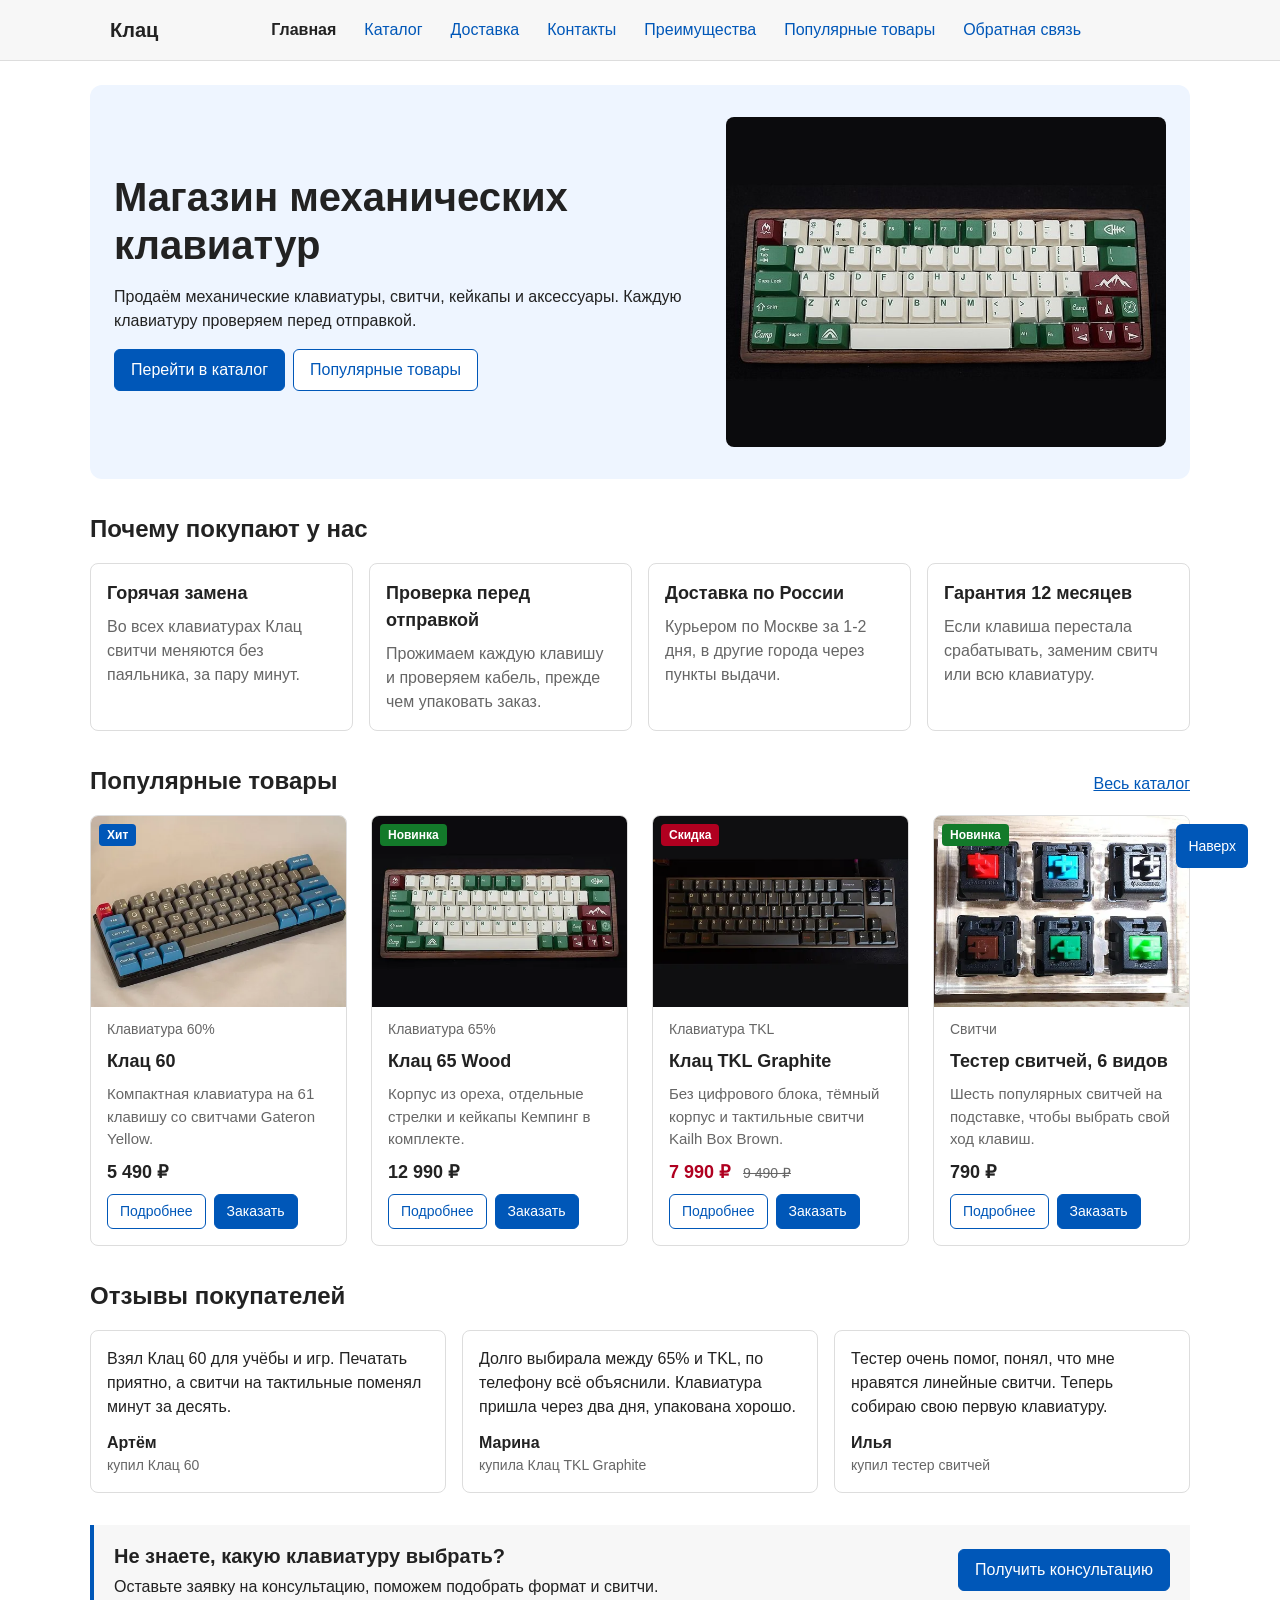
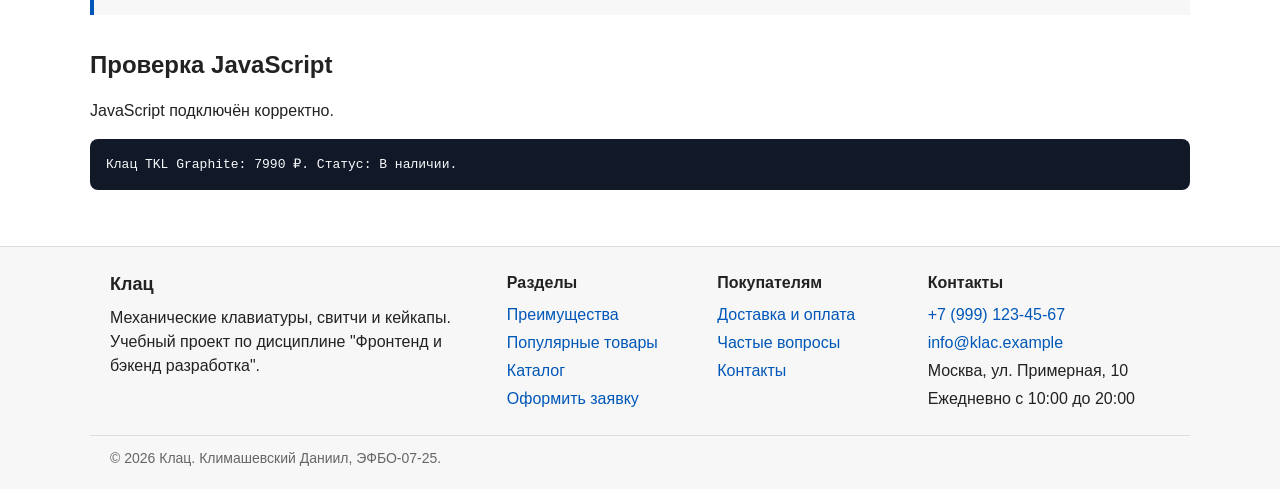
==== commit 6d6dab2d: "feat: add JavaScript basics to shop project" ====
--- a/index.html
+++ b/index.html
@@ -11,6 +11,7 @@
     <meta property="og:image" content="https://svpeditor.github.io/kr4-js-shop/images/klac-60.jpg">
     <link rel="stylesheet" href="css/style.css">
     <link rel="stylesheet" href="css/responsive.css">
+    <script src="js/data.js" defer></script>
     <script src="js/main.js" defer></script>
 </head>
 <body>
@@ -228,6 +229,13 @@
             </div>
             <a class="button button--primary promo__button" href="order.html?product=consultation">Получить консультацию</a>
         </aside>
+
+        <!-- Учебный блок для проверки JavaScript, текст в него пишет js/main.js -->
+        <section class="section js-check" aria-labelledby="js-check-title">
+            <h2 class="section__title" id="js-check-title">Проверка JavaScript</h2>
+            <p class="js-message">JavaScript пока не выполнился.</p>
+            <pre class="product-output"></pre>
+        </section>
     </main>
 
     <footer class="site-footer" id="contacts">
--- a/css/style.css
+++ b/css/style.css
@@ -497,6 +497,19 @@
     border-left: 4px solid var(--color-success);
 }
 
+/*
+Учебный блок "Проверка JavaScript" внизу главной страницы.
+В pre выводится результат функций из js/main.js.
+*/
+.product-output {
+    margin: 0;
+    padding: 16px;
+    overflow-x: auto;
+    color: #f9fafb;
+    background-color: #111827;
+    border-radius: 8px;
+}
+
 /* ===============================
 6. Карточки товаров
 =============================== */
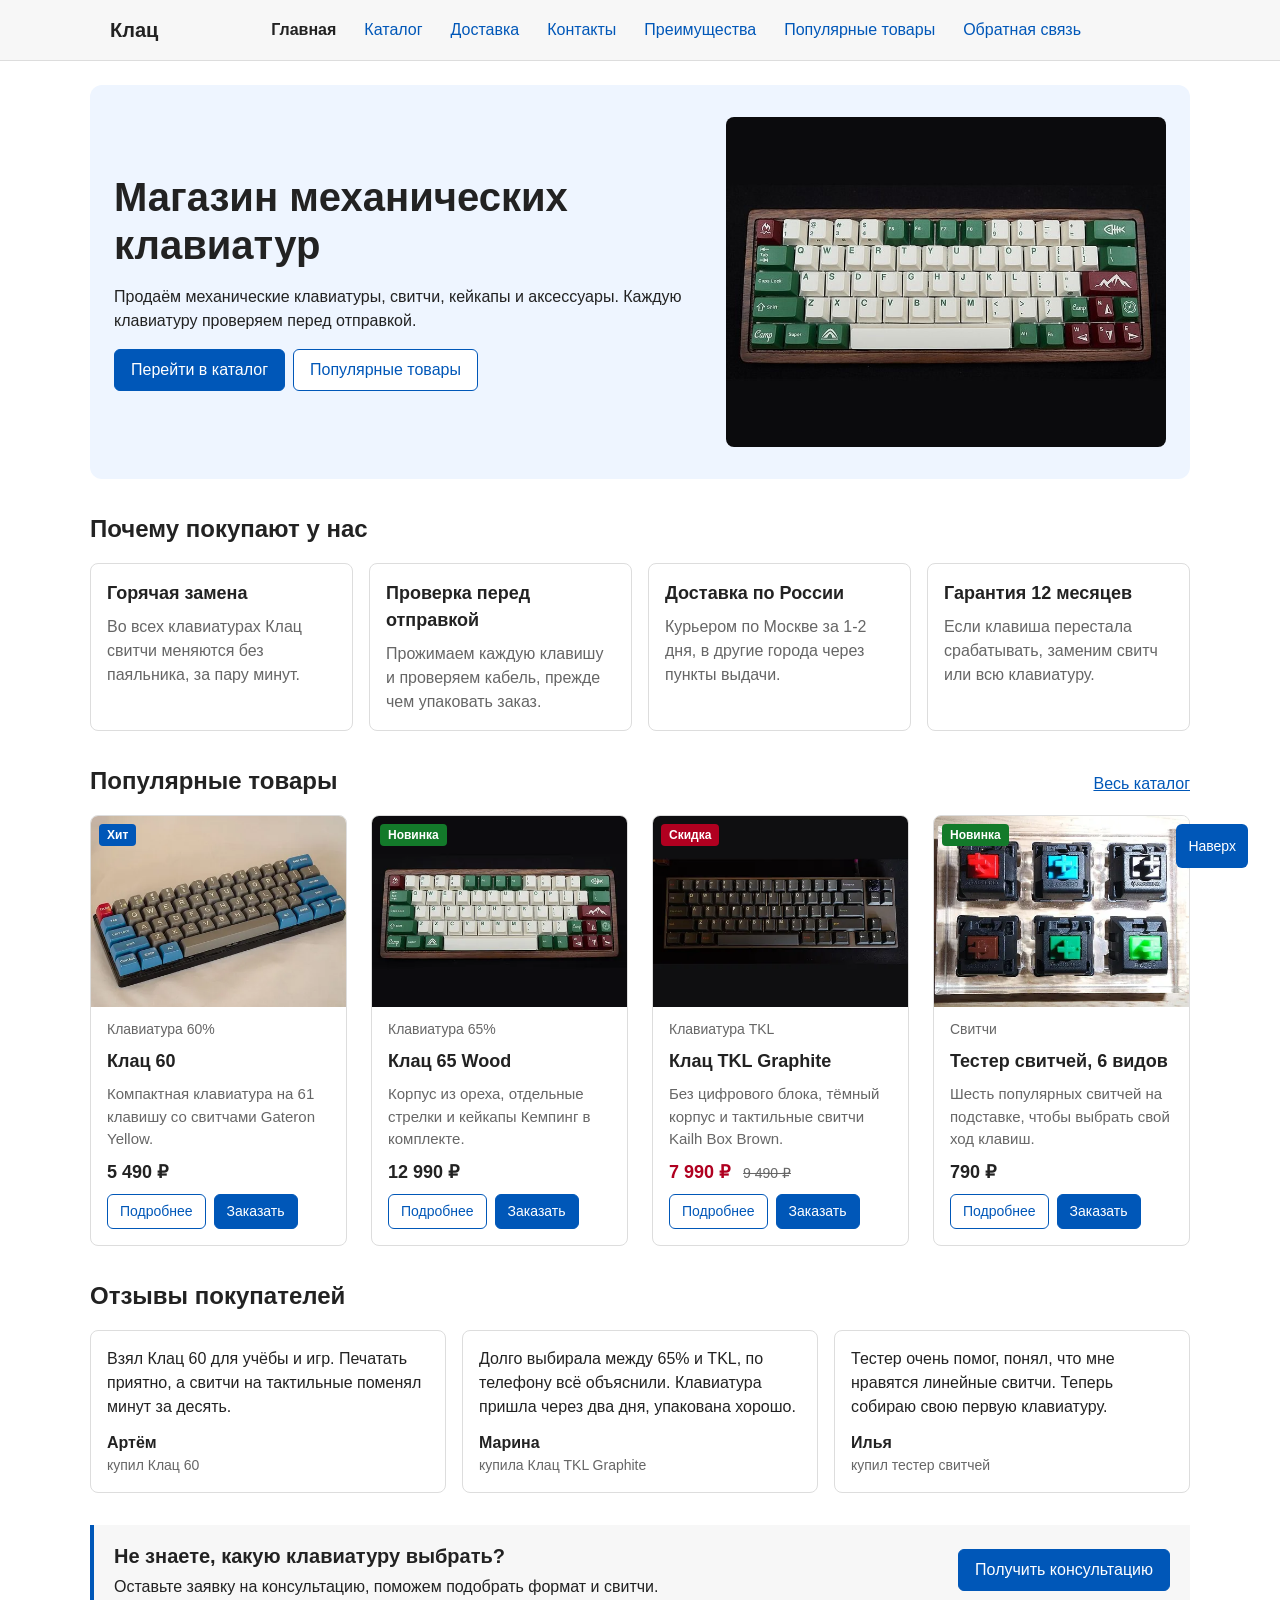
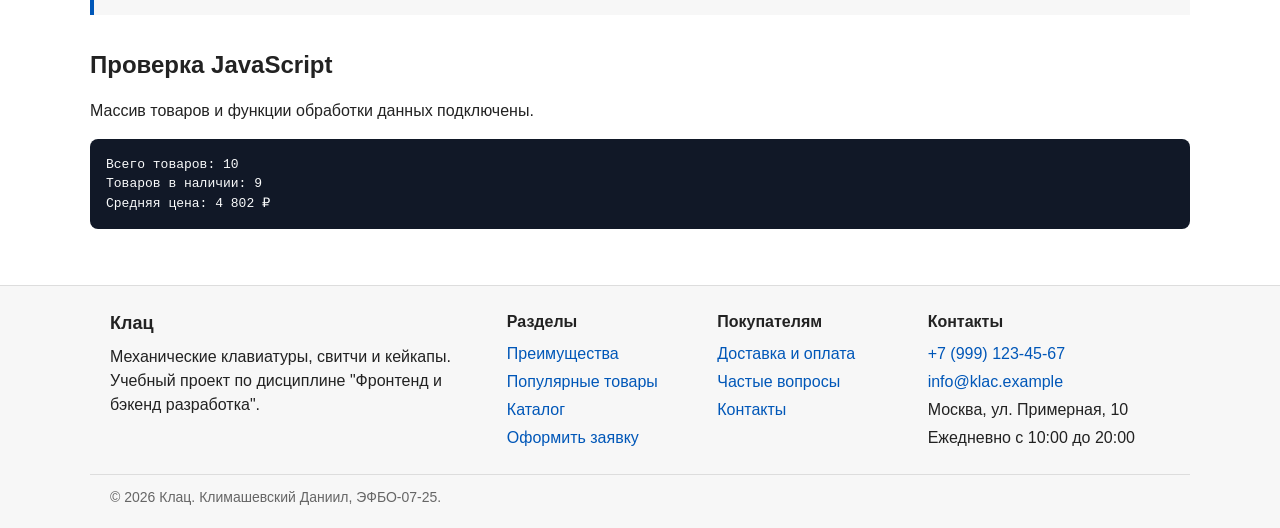
==== commit c14eae62: "feat: add catalog DOM rendering and form validation" ====
--- a/index.html
+++ b/index.html
@@ -13,6 +13,7 @@
     <link rel="stylesheet" href="css/responsive.css">
     <script src="js/data.js" defer></script>
     <script src="js/main.js" defer></script>
+    <script src="js/validation.js" defer></script>
 </head>
 <body>
     <a class="skip-link" href="#main">Перейти к основному содержимому</a>
@@ -100,10 +101,6 @@
                 <h2 class="section__title">Популярные товары</h2>
                 <a class="section__link" href="catalog.html">Весь каталог</a>
             </div>
-
-            <p class="success-message" id="success-message" hidden>
-                Заявка отправлена! Мы перезвоним в течение 15 минут в рабочее время.
-            </p>
 
             <div class="products-grid products-grid--wide">
                 <article class="product-card">
@@ -302,6 +299,7 @@
                     autocomplete="given-name"
                     required
                 >
+                <p class="form-error" id="order-name-error"></p>
             </div>
 
             <div class="order-form__field">
@@ -315,6 +313,7 @@
                     autocomplete="email"
                     required
                 >
+                <p class="form-error" id="order-email-error"></p>
             </div>
 
             <div class="order-form__field">
@@ -332,6 +331,7 @@
                     required
                 >
                 <small class="order-form__hint" id="order-phone-hint">Формат: +7 (900) 000-00-00</small>
+                <p class="form-error" id="order-phone-error"></p>
             </div>
 
             <div class="order-form__field">
@@ -381,6 +381,8 @@
                 <button class="button button--secondary" type="button" id="close-order-dialog">Закрыть</button>
                 <button class="button button--primary" type="submit">Отправить заявку</button>
             </div>
+
+            <p class="form-message" aria-live="polite"></p>
         </form>
     </dialog>
 
--- a/css/style.css
+++ b/css/style.css
@@ -633,6 +633,19 @@
 }
 
 /*
+Наличие товара в карточке каталога (карточки создаёт js/catalog.js).
+*/
+.product-card__status {
+    margin: 0;
+    font-size: 14px;
+    color: var(--color-success);
+}
+
+.product-card__button {
+    align-self: flex-start;
+}
+
+/*
 Модификаторы карточки: товар со скидкой и товар, которого нет в наличии.
 */
 .product-card--discount .product-card__price {
@@ -641,6 +654,10 @@
 
 .product-card--unavailable .product-card__image {
     opacity: 0.5;
+}
+
+.product-card--unavailable .product-card__status {
+    color: var(--color-danger);
 }
 
 /* ===============================
@@ -827,7 +844,7 @@
 }
 
 /*
-Подсветка ошибочных полей, aria-invalid добавляется в js/main.js.
+Подсветка ошибочных полей, aria-invalid добавляется из JavaScript при проверке формы.
 */
 .order-form__input[aria-invalid="true"],
 .order-form__select[aria-invalid="true"],
@@ -840,6 +857,21 @@
     margin-top: var(--space-xs);
     font-size: 14px;
     color: var(--color-muted);
+}
+
+/*
+Текст ошибки под полем и общее сообщение под кнопками.
+Текст в них записывает js/validation.js.
+*/
+.form-error {
+    margin: var(--space-xs) 0 0;
+    font-size: 14px;
+    color: var(--color-danger);
+}
+
+.form-message {
+    margin: var(--space-md) 0 0;
+    font-weight: bold;
 }
 
 .order-form__checkbox {
@@ -945,37 +977,6 @@
 .breadcrumbs__item:not(:last-child)::after {
     content: "/";
     margin-left: var(--space-sm);
-}
-
-.categories {
-    max-width: var(--container-width);
-    margin: 0 auto var(--space-lg);
-}
-
-.categories__list {
-    display: flex;
-    flex-wrap: wrap;
-    gap: var(--space-sm);
-    margin: 0;
-    padding: 0;
-    list-style: none;
-}
-
-.categories__link {
-    display: inline-block;
-    padding: var(--space-sm) 12px;
-    text-decoration: none;
-    border: 1px solid var(--color-border);
-    border-radius: var(--radius-sm);
-}
-
-.categories__link:hover {
-    background-color: var(--color-surface-accent);
-    border-color: var(--color-primary);
-}
-
-.categories__count {
-    color: var(--color-muted);
 }
 
 /*
@@ -1011,102 +1012,61 @@
     margin: 0 0 12px;
 }
 
-.catalog-filters {
+/*
+Панель поиска, фильтра категории и сортировки.
+На телефоне она над карточками, с 1200px слева (см. responsive.css).
+*/
+.catalog-controls {
     padding: var(--space-md);
     background-color: var(--color-surface);
     border: 1px solid var(--color-border);
     border-radius: var(--radius-md);
-    accent-color: var(--color-primary);
-}
-
-/*
-На телефоне фильтры свёрнуты, чтобы товары не уезжали вниз.
-Кнопка "Показать фильтры" добавляет класс catalog-filters--open (js/main.js).
-*/
-.catalog-filters__toggle {
+}
+
+.catalog-controls__title {
+    margin: 0 0 12px;
+    font-size: 18px;
+}
+
+.catalog-controls__group {
+    margin-bottom: 12px;
+}
+
+.catalog-controls__label {
+    display: block;
+    margin-bottom: var(--space-xs);
+    font-weight: bold;
+}
+
+.catalog-controls__input,
+.catalog-controls__select {
     width: 100%;
     min-height: 44px;
-    padding: var(--space-sm) var(--space-md);
+    padding: var(--space-sm) 10px;
     font: inherit;
-    color: var(--color-primary);
     background-color: var(--color-white);
-    border: 1px solid var(--color-primary);
-    border-radius: var(--radius-sm);
-    cursor: pointer;
-}
-
-.catalog-filters__toggle:hover {
-    background-color: var(--color-surface-accent);
-}
-
-/*
-Форма фильтров на Grid, gap задаёт расстояние между группами полей.
-*/
-.catalog-filters__form {
-    display: none;
-    gap: var(--space-md);
-}
-
-.catalog-filters--open .catalog-filters__form {
-    display: grid;
-    margin-top: var(--space-md);
-}
-
-.catalog-filters__title {
-    margin: 0;
-    font-size: 18px;
-}
-
-.catalog-filters__group {
-    min-width: 0;
-    margin: 0;
-    padding: var(--space-sm) 12px;
     border: 1px solid var(--color-border);
     border-radius: var(--radius-sm);
 }
 
-.catalog-filters__legend {
-    padding: 0 var(--space-xs);
-    font-weight: bold;
-}
-
-.catalog-filters__option {
-    display: flex;
-    align-items: center;
-    gap: 6px;
-    min-height: 32px;
-    margin-bottom: var(--space-xs);
-    cursor: pointer;
-}
-
-.catalog-filters__price {
-    display: flex;
-    align-items: center;
-    gap: 6px;
-}
-
-.catalog-filters__price-label {
-    color: var(--color-muted);
-}
-
-.catalog-filters__input {
-    width: 100%;
-    min-width: 0;
-    min-height: 40px;
-    padding: 6px;
-    font: inherit;
-    border: 1px solid var(--color-border);
-    border-radius: var(--radius-sm);
-}
-
-.catalog-filters__input:hover {
+.catalog-controls__input:hover,
+.catalog-controls__select:hover {
     border-color: var(--color-primary);
 }
 
-.catalog-filters__actions {
-    display: flex;
-    flex-wrap: wrap;
-    gap: var(--space-sm);
+/*
+Сколько товаров найдено и сообщение, если ничего не найдено.
+*/
+.catalog-count {
+    margin: 0 0 12px;
+    color: var(--color-muted);
+}
+
+.catalog-empty {
+    margin: 0 0 var(--space-md);
+    padding: var(--space-md);
+    background-color: var(--color-surface);
+    border-left: 4px solid var(--color-primary);
 }
 
 /* ===============================
--- a/css/responsive.css
+++ b/css/responsive.css
@@ -16,7 +16,7 @@
 900px  - приветственный блок в две колонки, отзывы в три;
 1024px - меню в одну строку вместо кнопки "Меню", карточки в 3-4 колонки,
          боковые блоки на страницах товара и заявки встают справа;
-1200px - фильтры каталога слева от товаров и прилипают при прокрутке.
+1200px - панель поиска и фильтров каталога слева от товаров и прилипает при прокрутке.
 
 Проверенные ширины: 360px, 430px, 768px, 1024px, 1440px.
 */
@@ -273,7 +273,7 @@
 
 @media (min-width: 1200px) {
     /*
-    Фильтры слева шириной 260px, товары занимают остальное место.
+    Панель поиска и фильтров слева шириной 260px, товары занимают остальное место.
     */
     .catalog-layout {
         grid-template-columns: 260px minmax(0, 1fr);
@@ -282,25 +282,12 @@
     }
 
     /*
-    Фильтры прилипают при прокрутке и остаются под шапкой.
+    Панель прилипает при прокрутке и остаётся под шапкой.
     */
     .catalog-layout__filters {
         position: sticky;
         top: calc(var(--header-height) + var(--space-md));
     }
-
-    /*
-    Фильтры всегда открыты, кнопка "Показать фильтры" не нужна.
-    */
-    .catalog-filters__toggle {
-        display: none;
-    }
-
-    .catalog-filters__form,
-    .catalog-filters--open .catalog-filters__form {
-        display: grid;
-        margin-top: 0;
-    }
 }
 
 /* ===============================
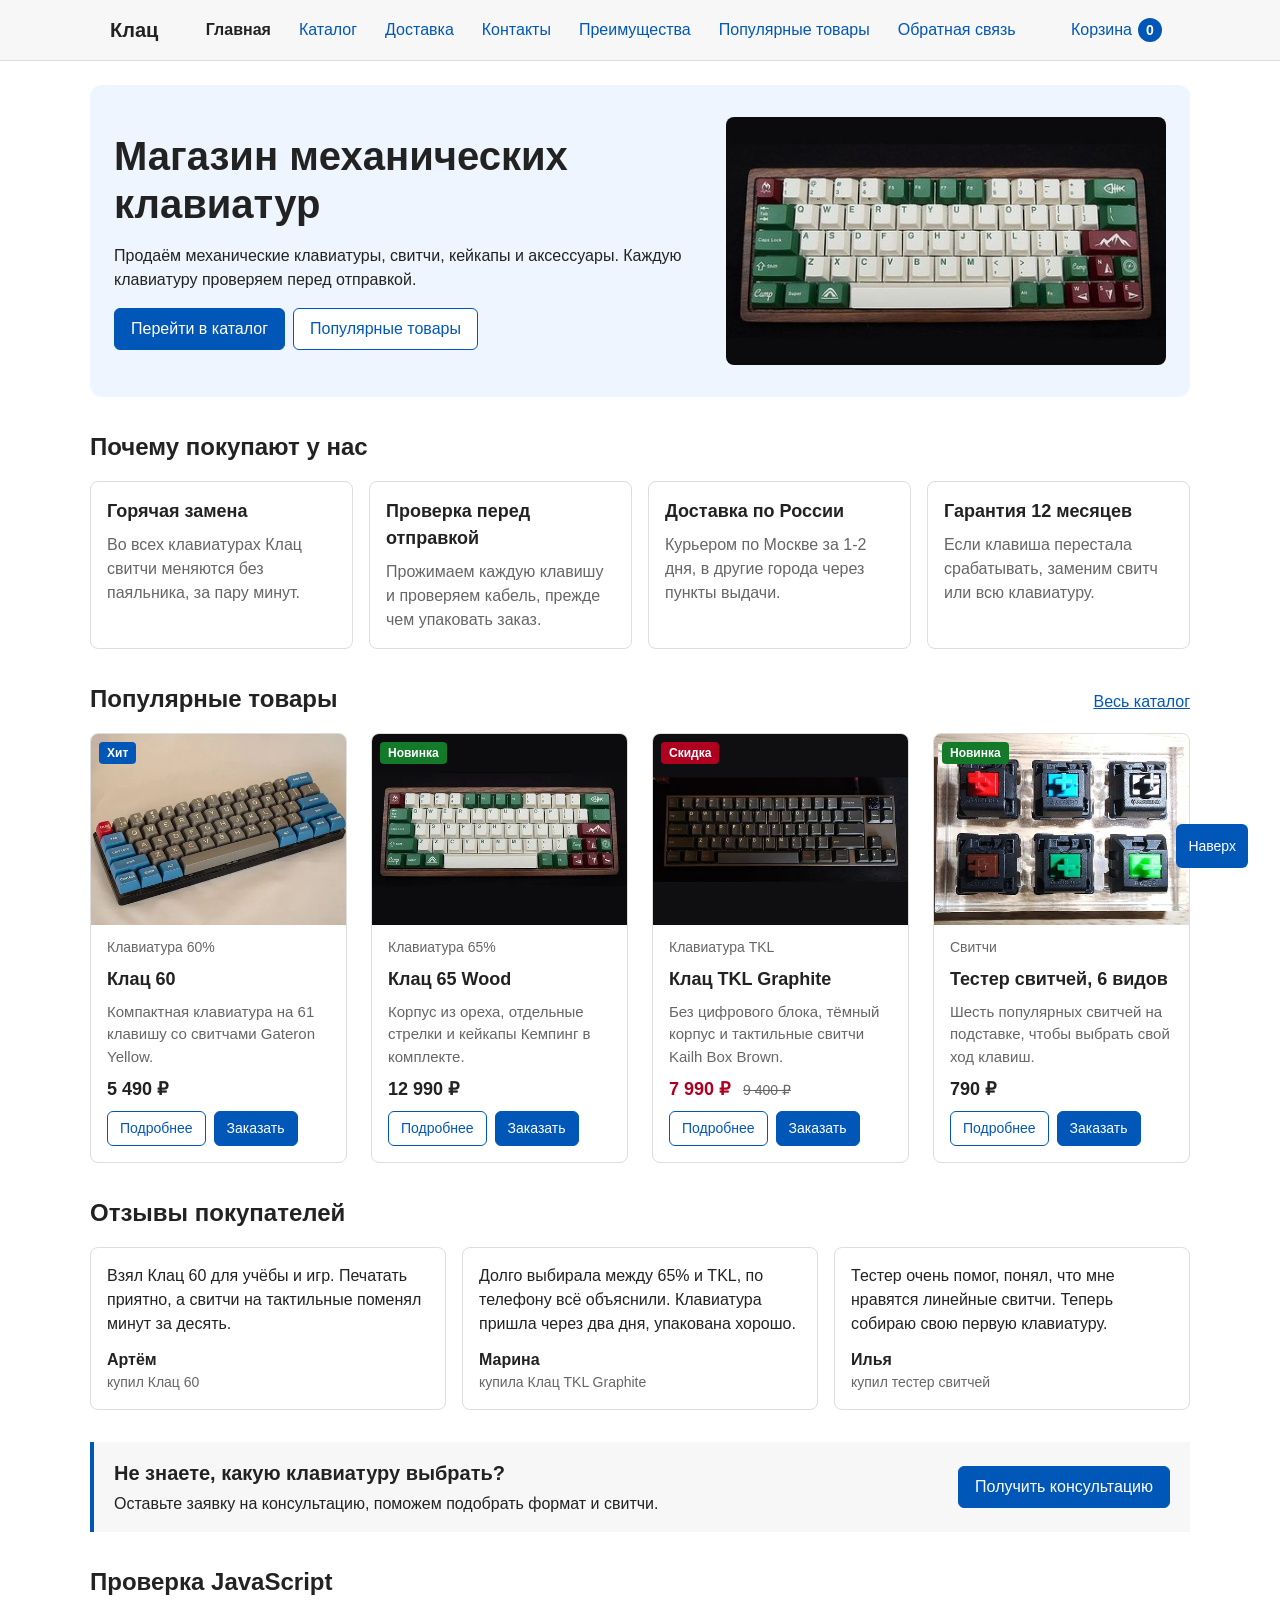
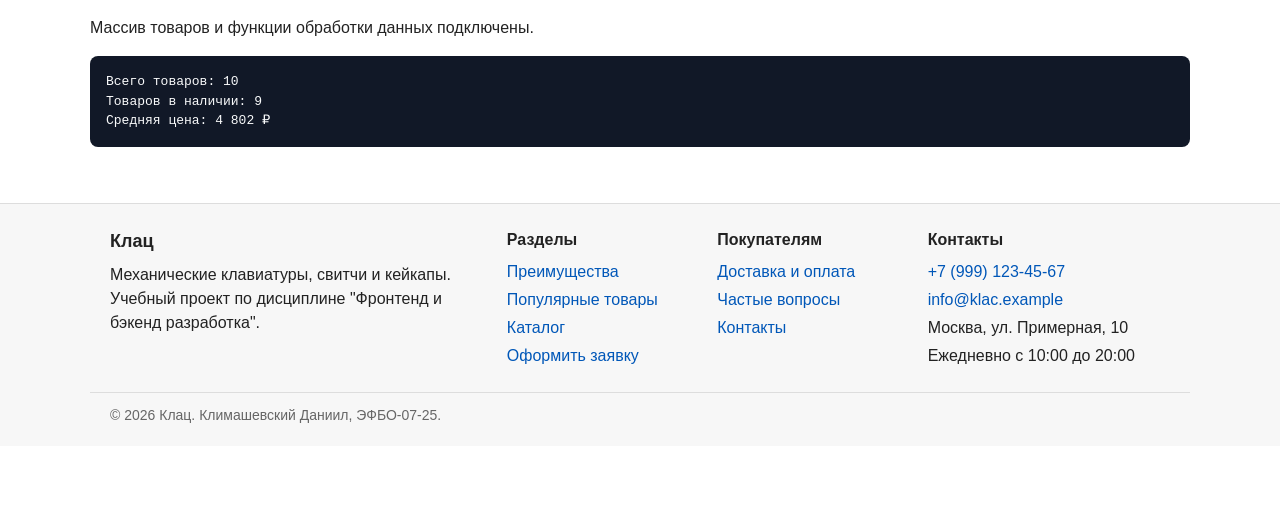
==== commit 85bbaa27: "feat: complete JavaScript shop project" ====
--- a/index.html
+++ b/index.html
@@ -13,6 +13,8 @@
     <link rel="stylesheet" href="css/responsive.css">
     <script src="js/data.js" defer></script>
     <script src="js/main.js" defer></script>
+    <script src="js/cart.js" defer></script>
+    <script src="js/modal.js" defer></script>
     <script src="js/validation.js" defer></script>
 </head>
 <body>
@@ -21,6 +23,8 @@
     <header class="site-header" id="top">
         <div class="site-header__inner">
             <a class="site-header__logo" href="index.html">Клац</a>
+
+            <a class="site-header__cart" href="cart.html">Корзина <span class="site-header__cart-count">0</span></a>
 
             <button class="site-header__toggle" type="button" aria-expanded="false" aria-controls="site-nav"><span aria-hidden="true">&#9776;</span> Меню</button>
 
@@ -149,7 +153,7 @@
                         <p class="product-card__category">Клавиатура TKL</p>
                         <h3 class="product-card__title"><a class="product-card__link" href="product.html">Клац TKL Graphite</a></h3>
                         <p class="product-card__description">Без цифрового блока, тёмный корпус и тактильные свитчи Kailh Box Brown.</p>
-                        <p class="product-card__price">7 990 ₽ <s class="product-card__old-price">9 490 ₽</s></p>
+                        <p class="product-card__price">7 990 ₽ <s class="product-card__old-price">9 400 ₽</s></p>
                         <div class="product-card__actions">
                             <a class="button button--secondary button--small" href="product.html">Подробнее</a>
                             <button class="button button--primary button--small product-card__button" type="button" data-product="Клац TKL Graphite">Заказать</button>
@@ -352,6 +356,7 @@
                     <option value="consultation">Консультация</option>
                     <option value="delivery">Доставка</option>
                 </select>
+                <p class="form-error" id="order-topic-error"></p>
             </div>
 
             <div class="order-form__field">
@@ -375,6 +380,7 @@
                     >
                     Я согласен на обработку персональных данных <span class="order-form__required" aria-hidden="true">*</span>
                 </label>
+                <p class="form-error" id="order-agreement-error"></p>
             </div>
 
             <div class="order-form__actions">
--- a/css/style.css
+++ b/css/style.css
@@ -490,13 +490,6 @@
     flex-shrink: 0;
 }
 
-.success-message {
-    margin: 0 0 var(--space-md);
-    padding: var(--space-md);
-    background-color: var(--color-success-bg);
-    border-left: 4px solid var(--color-success);
-}
-
 /*
 Учебный блок "Проверка JavaScript" внизу главной страницы.
 В pre выводится результат функций из js/main.js.
@@ -874,6 +867,36 @@
     font-weight: bold;
 }
 
+/*
+Классы добавляет js/validation.js: красный текст при ошибке, зелёный при успехе.
+*/
+.form-message--error {
+    color: var(--color-danger);
+}
+
+.form-message--success {
+    color: var(--color-success);
+}
+
+/*
+Ошибка у группы радиокнопок и у флажка согласия.
+*/
+.order-form__options[aria-invalid="true"] .order-form__option {
+    border-color: var(--color-danger);
+}
+
+/*
+Ошибка способа получения стоит сразу под кнопками выбора,
+отрицательный отступ съедает часть нижнего отступа fieldset.
+*/
+.order-form__options + .form-error {
+    margin: -12px 0 var(--space-md);
+}
+
+.order-form__checkbox input[aria-invalid="true"] {
+    outline: 2px solid var(--color-danger);
+}
+
 .order-form__checkbox {
     display: flex;
     align-items: flex-start;
@@ -1149,6 +1172,14 @@
 }
 
 /*
+Сообщение после кнопки "В корзину", текст пишет js/cart.js.
+*/
+.product__message {
+    margin: 12px 0 0;
+    color: var(--color-success);
+}
+
+/*
 Ссылки на разделы страницы товара.
 */
 .product-nav {
@@ -1427,3 +1458,331 @@
     margin: 0;
     color: var(--color-muted);
 }
+
+/* ===============================
+13. Корзина, окно товара и сообщения (КР №4)
+=============================== */
+
+/*
+Ссылка на корзину в шапке. На телефоне стоит рядом с кнопкой "Меню",
+поэтому корзина видна без открытия меню. Число обновляет js/cart.js.
+*/
+.site-header__cart {
+    display: flex;
+    align-items: center;
+    gap: 6px;
+    min-height: 44px;
+    margin-left: auto;
+    padding: var(--space-sm) 12px;
+    color: var(--color-primary);
+    white-space: nowrap;
+    text-decoration: none;
+    border-radius: var(--radius-sm);
+}
+
+.site-header__cart:hover {
+    color: var(--color-white);
+    background-color: var(--color-primary);
+}
+
+.site-header__cart[aria-current="page"] {
+    font-weight: bold;
+    color: var(--color-text);
+}
+
+.site-header__cart-count {
+    min-width: 24px;
+    padding: 0 6px;
+    font-size: 14px;
+    font-weight: bold;
+    line-height: 24px;
+    text-align: center;
+    color: var(--color-white);
+    background-color: var(--color-primary);
+    border-radius: 12px;
+}
+
+.product-card__rating {
+    margin: 0;
+    font-size: 14px;
+}
+
+/*
+Флажок "Только в наличии" и кнопка "Сбросить" в панели каталога.
+*/
+.catalog-controls__check {
+    display: flex;
+    align-items: center;
+    gap: 6px;
+    min-height: 32px;
+    margin-bottom: 12px;
+    cursor: pointer;
+}
+
+.catalog-message {
+    margin: 0 0 12px;
+    color: var(--color-success);
+}
+
+/*
+Окно товара в каталоге. Отступы заданы внутреннему блоку, а не самому dialog,
+чтобы клик по затемнённому фону можно было отличить от клика по окну.
+*/
+.product-modal {
+    width: min(100% - 32px, 760px);
+    max-height: calc(100vh - 32px);
+    overflow: auto;
+    padding: 0;
+    border: none;
+    border-radius: var(--radius-lg);
+}
+
+.product-modal::backdrop {
+    background-color: rgba(0, 0, 0, 0.5);
+}
+
+.product-modal__inner {
+    display: grid;
+    grid-template-columns: minmax(0, 1fr);
+    gap: var(--space-md);
+    padding: var(--space-lg);
+}
+
+.product-modal__image {
+    display: block;
+    width: 100%;
+    height: auto;
+    border-radius: var(--radius-md);
+}
+
+.product-modal__category {
+    margin: 0;
+    font-size: 14px;
+    color: var(--color-muted);
+}
+
+.product-modal__title {
+    margin: var(--space-xs) 0 var(--space-sm);
+}
+
+.product-modal__description,
+.product-modal__rating,
+.product-modal__discount {
+    margin: 0 0 var(--space-sm);
+}
+
+.product-modal__discount {
+    color: var(--color-danger);
+}
+
+.product-modal__price {
+    margin: 0 0 var(--space-xs);
+    font-size: 24px;
+    font-weight: bold;
+}
+
+.product-modal__status {
+    margin: 0 0 var(--space-md);
+    color: var(--color-success);
+}
+
+.product-modal__status--none {
+    color: var(--color-danger);
+}
+
+.product-modal__actions {
+    display: flex;
+    flex-wrap: wrap;
+    gap: var(--space-sm);
+}
+
+.product-modal__message {
+    margin: 12px 0 0;
+    color: var(--color-success);
+}
+
+/*
+Страница корзины. На телефоне список и итог друг под другом,
+с 1024px итог справа (см. responsive.css).
+*/
+.cart {
+    display: grid;
+    grid-template-columns: minmax(0, 1fr);
+    align-items: start;
+    gap: var(--space-lg);
+    max-width: var(--container-width);
+    margin: 0 auto;
+}
+
+.cart-empty {
+    margin: 0;
+    padding: var(--space-md);
+    background-color: var(--color-surface);
+    border-left: 4px solid var(--color-primary);
+}
+
+.cart-list {
+    margin: 0;
+    padding: 0;
+    list-style: none;
+}
+
+/*
+Товар в корзине. На телефоне картинка слева, остальное справа в столбик,
+с 768px всё в одну строку (см. responsive.css).
+*/
+.cart-item {
+    display: grid;
+    grid-template-columns: 96px minmax(0, 1fr);
+    align-items: center;
+    gap: 12px var(--space-md);
+    margin-bottom: 12px;
+    padding: 12px;
+    border: 1px solid var(--color-border);
+    border-radius: var(--radius-md);
+}
+
+.cart-item__image {
+    grid-row: span 4;
+    align-self: start;
+    width: 96px;
+    height: auto;
+    aspect-ratio: 4 / 3;
+    object-fit: cover;
+    border-radius: var(--radius-sm);
+}
+
+.cart-item__title {
+    margin: 0 0 var(--space-xs);
+    font-size: 18px;
+    overflow-wrap: anywhere;
+}
+
+.cart-item__price {
+    margin: 0;
+    font-size: 14px;
+    color: var(--color-muted);
+}
+
+.cart-item__counter {
+    display: flex;
+    align-items: center;
+    gap: var(--space-sm);
+}
+
+.cart-item__count-button {
+    width: 36px;
+    height: 36px;
+    font: inherit;
+    font-weight: bold;
+    color: var(--color-primary);
+    background-color: var(--color-white);
+    border: 1px solid var(--color-primary);
+    border-radius: var(--radius-sm);
+    cursor: pointer;
+}
+
+.cart-item__count-button:hover {
+    background-color: var(--color-surface-accent);
+}
+
+.cart-item__count {
+    min-width: 24px;
+    text-align: center;
+}
+
+.cart-item__sum {
+    margin: 0;
+    font-weight: bold;
+}
+
+.cart-item__remove {
+    grid-column: 2;
+    justify-self: start;
+}
+
+.cart-summary__list {
+    display: grid;
+    grid-template-columns: minmax(0, 1fr) auto;
+    gap: var(--space-sm) var(--space-md);
+    margin: 0 0 var(--space-md);
+}
+
+.cart-summary__list dd {
+    margin: 0;
+    text-align: right;
+}
+
+.cart-summary__total {
+    font-size: 18px;
+    font-weight: bold;
+}
+
+.promo-form {
+    margin-bottom: var(--space-md);
+}
+
+.promo-form__label {
+    display: block;
+    margin-bottom: var(--space-xs);
+}
+
+.promo-form__row {
+    display: flex;
+    gap: var(--space-sm);
+}
+
+.promo-form__input {
+    flex-grow: 1;
+    min-width: 0;
+    min-height: 44px;
+    padding: var(--space-sm) 10px;
+    font: inherit;
+    border: 1px solid var(--color-border);
+    border-radius: var(--radius-sm);
+}
+
+.promo-form__input:hover {
+    border-color: var(--color-primary);
+}
+
+.promo-form__message {
+    margin: var(--space-xs) 0 0;
+    font-size: 14px;
+    color: var(--color-success);
+}
+
+.promo-form__message--error {
+    color: var(--color-danger);
+}
+
+.cart-summary__actions {
+    display: flex;
+    flex-wrap: wrap;
+    gap: var(--space-sm);
+}
+
+/*
+Товары из корзины на странице заявки.
+*/
+.order-cart {
+    margin-bottom: var(--space-md);
+    padding: 12px var(--space-md);
+    background-color: var(--color-surface-accent);
+    border-radius: var(--radius-md);
+}
+
+.order-cart__title {
+    margin: 0 0 var(--space-xs);
+    font-weight: bold;
+}
+
+.order-cart__list {
+    margin: 0 0 var(--space-xs);
+    padding-left: 20px;
+}
+
+.order-cart__total {
+    margin: 0;
+    font-weight: bold;
+}
--- a/css/responsive.css
+++ b/css/responsive.css
@@ -12,10 +12,11 @@
 600px  - карточки товаров, преимущества и подвал в две колонки,
          таблица комплектаций снова обычная таблица;
 768px  - фото товара рядом с описанием, поля формы по два в строке,
-         контакты и способы оплаты в три колонки;
+         контакты и способы оплаты в три колонки, товар в корзине в одну строку,
+         фото и описание в окне товара рядом;
 900px  - приветственный блок в две колонки, отзывы в три;
 1024px - меню в одну строку вместо кнопки "Меню", карточки в 3-4 колонки,
-         боковые блоки на страницах товара и заявки встают справа;
+         боковые блоки на страницах товара, заявки и корзины встают справа;
 1200px - панель поиска и фильтров каталога слева от товаров и прилипает при прокрутке.
 
 Проверенные ширины: 360px, 430px, 768px, 1024px, 1440px.
@@ -170,6 +171,33 @@
         padding: 12px 20px 20px;
     }
 
+    /*
+    Товар в корзине в одну строку: фото, название, количество, сумма, "Удалить".
+    */
+    .cart-item {
+        grid-template-columns: 96px minmax(0, 1fr) auto 110px auto;
+    }
+
+    .cart-item__image {
+        grid-row: auto;
+    }
+
+    .cart-item__sum {
+        text-align: right;
+    }
+
+    .cart-item__remove {
+        grid-column: auto;
+    }
+
+    /*
+    В окне товара фото слева, описание справа.
+    */
+    .product-modal__inner {
+        grid-template-columns: repeat(2, minmax(0, 1fr));
+        gap: var(--space-lg);
+    }
+
     .to-top {
         right: var(--space-xl);
         bottom: var(--space-xl);
@@ -200,17 +228,27 @@
 
 @media (min-width: 1024px) {
     /*
-    Все 7 пунктов меню помещаются в одну строку с логотипом,
-    поэтому кнопка "Меню" больше не нужна.
+    Все 7 пунктов меню помещаются в одну строку с логотипом и корзиной,
+    поэтому кнопка "Меню" больше не нужна. Чтобы на 1024px строка не переносилась,
+    отступы здесь меньше, с 1200px они снова как были (см. ниже).
     */
     .site-header__inner {
         flex-wrap: nowrap;
-        gap: var(--space-lg);
+        gap: var(--space-md);
         padding: var(--space-xs) 20px;
     }
 
     .site-header__toggle {
         display: none;
+    }
+
+    /*
+    Корзина справа от меню: order ставит её после nav, хотя в разметке она раньше.
+    */
+    .site-header__cart {
+        order: 1;
+        margin-left: 0;
+        padding: var(--space-sm);
     }
 
     .site-nav {
@@ -230,7 +268,7 @@
 
     .site-nav__link {
         display: inline-block;
-        padding: var(--space-sm) 12px;
+        padding: var(--space-sm);
         white-space: nowrap;
     }
 
@@ -254,14 +292,16 @@
     }
 
     .product-details,
-    .order {
+    .order,
+    .cart {
         grid-template-columns: minmax(0, 2fr) minmax(0, 1fr);
     }
 
     /*
-    Блок "Как проходит заказ" прилипает под шапкой, пока заполняется форма.
-    */
-    .order__aside {
+    Блок "Как проходит заказ" и итог корзины прилипают под шапкой при прокрутке.
+    */
+    .order__aside,
+    .cart__aside {
         position: sticky;
         top: calc(var(--header-height) + var(--space-md));
     }
@@ -272,6 +312,14 @@
 =============================== */
 
 @media (min-width: 1200px) {
+    .site-header__inner {
+        gap: var(--space-lg);
+    }
+
+    .site-nav__link {
+        padding: var(--space-sm) 12px;
+    }
+
     /*
     Панель поиска и фильтров слева шириной 260px, товары занимают остальное место.
     */
